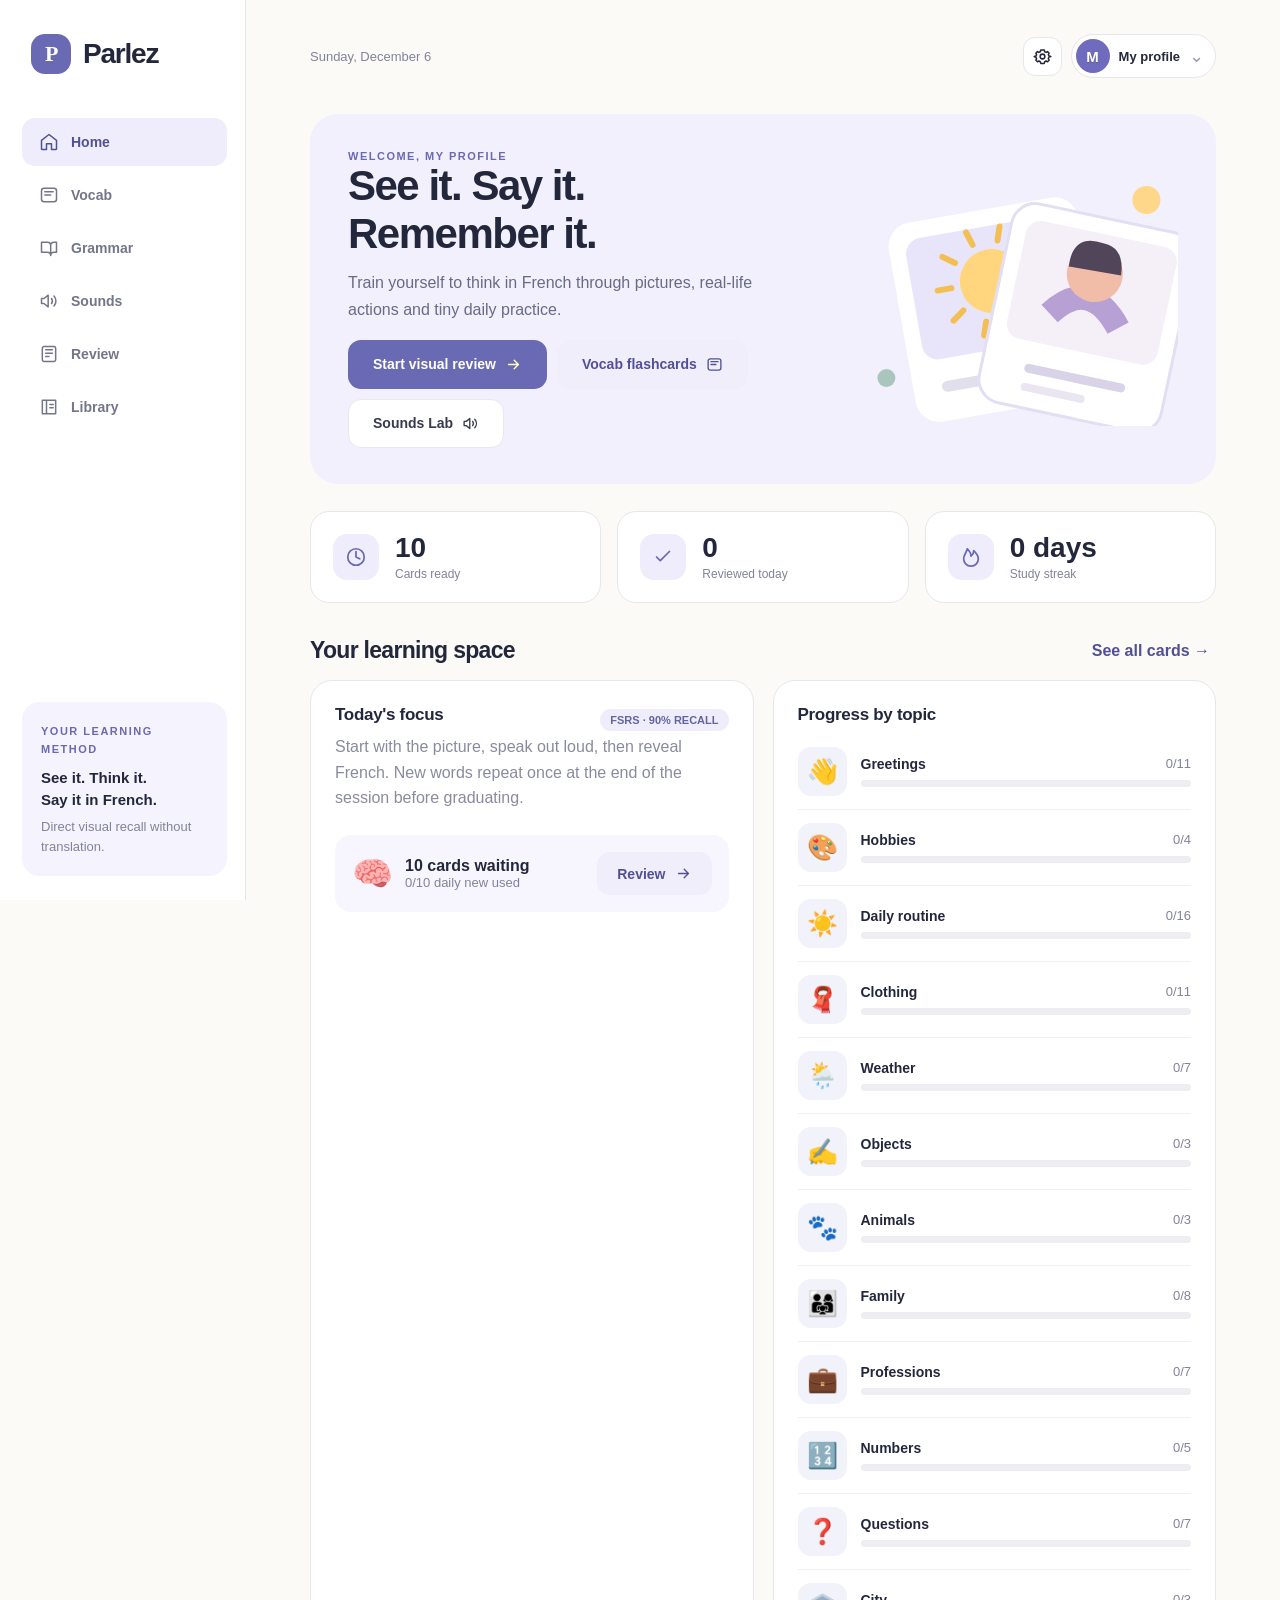
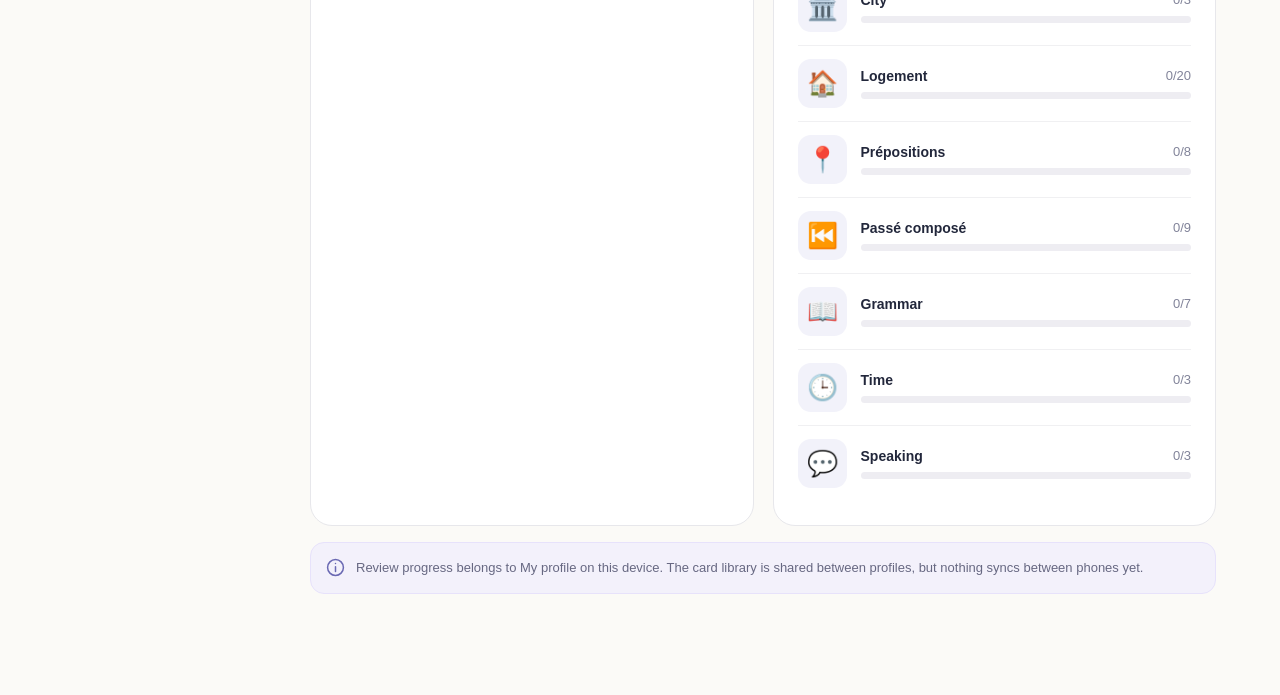
==== public/index.html @ 80c3b1ba "feat(grammar): add Option 2 Sentence Production Challenge with 3-point structural audit and memory h" ====
<!doctype html>
<html lang="en">
<head>
  <meta charset="UTF-8" />
  <meta name="viewport" content="width=device-width, initial-scale=1.0, viewport-fit=cover" />
  <meta name="theme-color" content="#fbfaf7" />
  <meta name="description" content="Learn to speak French from pictures, actions and real-life moments." />
  <meta name="apple-mobile-web-app-capable" content="yes" />
  <meta name="apple-mobile-web-app-status-bar-style" content="default" />
  <meta name="apple-mobile-web-app-title" content="Parlez" />
  <link rel="manifest" href="manifest.webmanifest" />
  <link rel="icon" type="image/svg+xml" href="assets/icon.svg" />
  <link rel="apple-touch-icon" href="assets/icon-apple.png" />
  <title>Parlez · See it. Say it.</title>
  <link rel="stylesheet" href="styles.css?v=29" />
  <script defer src="illustrations.js?v=29"></script>
  <script defer src="phonetics-dict.js?v=29"></script>
  <script defer src="cards-curriculum.js?v=29"></script>
  <script defer src="grammar-game.js?v=29"></script>
  <script defer src="verb-conjugations.js?v=29"></script>
  <script defer src="sentence-challenge.js?v=29"></script>
  <script defer src="pronunciation-trainer.js?v=29"></script>
  <script defer src="noun-gender.js?v=29"></script>
  <script defer src="app.js?v=29"></script>
</head>
<body>
  <div id="app"></div>
  <div id="toast" role="status" aria-live="polite"></div>
</body>
</html>
---- public/styles.css ----
:root{font-family:-apple-system,BlinkMacSystemFont,'Segoe UI',sans-serif;color:#22273b;background:#fbfaf7;font-synthesis:none;text-rendering:optimizeLegibility;-webkit-font-smoothing:antialiased;--ink:#25283a;--muted:#818399;--purple:#6a69b3;--purple-dark:#515097;--line:#e7e7eb;--surface:#fff;--cream:#fbfaf7;--lav:#efecfb}*{box-sizing:border-box}body{margin:0;min-height:100vh}button,input,textarea,select{font:inherit}button{cursor:pointer}button:disabled{opacity:.45;cursor:not-allowed}h1,h2,h3,p{margin-top:0}h1,h2,h3,.logo,.big-count{font-family:-apple-system,BlinkMacSystemFont,'Segoe UI',sans-serif}h1{font-size:clamp(29px,4vw,42px);letter-spacing:-1.5px;line-height:1.14;margin-bottom:12px;font-weight:700}h2{font-size:23px;letter-spacing:-.7px;margin:0 0 12px}h3{font-size:17px;letter-spacing:-.3px;margin-bottom:9px}.muted{color:var(--muted)}.small{font-size:13px}.tiny{font-size:11px}.eyebrow{font-weight:700;letter-spacing:1.5px;text-transform:uppercase;color:var(--purple);font-size:11px}.app-shell{display:flex;max-width:1600px;margin:0 auto;min-height:100vh}.side{width:246px;flex:none;padding:34px 18px 24px 22px;border-right:1px solid var(--line);display:flex;flex-direction:column;position:sticky;top:0;height:100vh;background:#fff}.logo{display:flex;align-items:center;gap:12px;font-weight:700;font-size:28px;letter-spacing:-1.2px;margin:0 9px 44px}.logo-mark{display:grid;place-items:center;width:40px;height:40px;border-radius:14px;background:var(--purple);color:#fff;font-family:Outfit;font-size:22px;font-weight:700}.side-nav{display:grid;gap:5px}.nav-btn{display:flex;align-items:center;gap:12px;border:0;background:none;color:#737588;border-radius:13px;padding:14px 17px;text-align:left;font-weight:600;font-size:14px;width:100%}.nav-btn svg{width:20px;height:20px;stroke-width:1.8}.nav-btn:hover{background:#f8f7fb}.nav-btn.active{background:#efedfb;color:var(--purple-dark)}.side-bottom{margin-top:auto;border-radius:18px;background:#f5f3fd;padding:19px}.side-bottom .small{line-height:1.55}.main{flex:1;min-width:0;padding:34px clamp(24px,5vw,78px) 85px;max-width:1250px}.topbar{display:flex;align-items:center;justify-content:space-between;gap:15px;margin-bottom:36px}.topbar .date{font-size:13px;color:var(--muted)}.top-actions{display:flex;align-items:center;gap:9px}.round-btn{width:39px;height:39px;border:1px solid var(--line);background:#fff;border-radius:12px;display:grid;place-items:center;color:var(--ink)}.round-btn:hover{border-color:#aaa6cf}.round-btn svg,.icon{width:19px;height:19px}.avatar{background:#e4e2fa;color:var(--purple-dark);font-size:13px;font-weight:700;width:38px;height:38px;border-radius:50%;display:grid;place-items:center}.hero{display:grid;grid-template-columns:1.2fr .8fr;gap:28px;align-items:center;background:#f2f0fd;border-radius:28px;padding:36px 38px;overflow:hidden;position:relative}.hero h1{max-width:430px}.hero p{max-width:440px;line-height:1.68;color:#676b83}.hero-illustration{min-height:230px;display:flex;align-items:center;justify-content:center}.hero-illustration svg{max-height:255px;width:100%}.btn{border:1px solid transparent;border-radius:13px;padding:12px 19px;display:inline-flex;gap:9px;align-items:center;justify-content:center;font-weight:700;font-size:14px;transition:transform .12s,background .12s}.btn:active{transform:scale(.98)}.btn svg{width:17px;height:17px}.btn-primary{color:#fff;background:var(--purple)}.btn-primary:hover{background:var(--purple-dark)}.btn-secondary{color:var(--purple-dark);background:#f1eefb}.btn-secondary:hover{background:#e6e2f8}.btn-white{color:#383b4b;background:#fff;border-color:#e9e8ee}.btn-white:hover{background:#f8f7fc}.btn-danger{background:#fff0f0;color:#aa414a}.btn-lg{padding:15px 24px}.btn-block{width:100%}.section-head{display:flex;justify-content:space-between;gap:15px;align-items:center;margin:34px 0 16px}.section-head h2{margin:0}.stats{display:grid;grid-template-columns:repeat(3,1fr);gap:16px;margin-top:27px}.stat{background:#fff;border:1px solid var(--line);border-radius:19px;padding:21px 22px;display:flex;align-items:center;gap:16px}.stat-icon{border-radius:14px;width:46px;height:46px;background:#efedfb;color:var(--purple);display:grid;place-items:center;flex:none}.stat-icon svg{width:22px;height:22px}.big-count{font-weight:700;font-size:28px;line-height:1.1;margin-bottom:4px}.stat-label{font-size:12px;color:var(--muted)}.panels{display:grid;grid-template-columns:1fr 1fr;gap:19px}.panel{background:#fff;border:1px solid var(--line);border-radius:22px;padding:24px;min-width:0}.topic-row{display:flex;align-items:center;gap:14px;padding:13px 0;border-bottom:1px solid #f0f0f2}.topic-row:last-child{border-bottom:0}.topic-icon{width:49px;height:49px;border-radius:13px;background:#f2f2fa;display:grid;place-items:center;font-size:25px}.topic-name{font-weight:700;font-size:14px}.progress-track{height:7px;border-radius:50px;background:#eeedf2;overflow:hidden;margin-top:8px}.progress-fill{height:100%;border-radius:50px;background:var(--purple)}.link{border:0;background:none;color:var(--purple-dark);font-weight:700;text-decoration:none;cursor:pointer}.link:hover{text-decoration:underline}.subline{color:#898b9e;margin-bottom:24px;line-height:1.6}.tabline{display:flex;gap:8px;flex-wrap:wrap;margin:0 0 20px}.chip{padding:9px 15px;border-radius:30px;border:1px solid #e4e2ec;background:#fff;color:#77788f;font-size:13px;font-weight:700;white-space:nowrap}.chip.active{background:#eceafb;color:var(--purple-dark);border-color:#dcd8f8}.review-layout{max-width:750px;margin:auto}.review-card{border-radius:25px;background:#fff;border:1px solid var(--line);padding:21px;box-shadow:0 18px 50px rgba(43,39,93,.045)}.review-scene{min-height:315px;border-radius:18px;background:#f7f5fc;display:flex;align-items:center;justify-content:center;overflow:hidden;position:relative}.review-scene svg{height:auto;max-height:340px;width:min(100%,550px)}.review-scene img{max-width:100%;max-height:420px;object-fit:contain;display:block}.review-scene .corner{position:absolute;top:14px;left:15px;background:#fff;border-radius:20px;padding:8px 13px;font-size:11px;color:#77788d;font-weight:700;box-shadow:0 2px 10px #0000000b}.review-eyebrow{text-align:center;margin:22px 0 12px}.reveal-button{margin-top:17px;width:100%}.hint-card{margin-top:14px;text-align:center;border:1px dashed #d9d6f0;background:#faf9ff;border-radius:15px;padding:15px;font-size:14px;color:#626481}.answer{margin-top:17px;border-radius:18px;background:#fbfaf7;padding:23px}.answer h2{font-size:31px;margin:0 0 9px;color:#3c3e5b}.answer .english{font-size:13px;color:#9292a1;margin:10px 0}.answer .example{padding-top:13px;border-top:1px solid #e9e7e2;margin-top:15px;font-size:14px;line-height:1.65}.answer .mini{color:#7d8090;font-size:12px;line-height:1.65}.answer-actions{display:flex;gap:8px;flex-wrap:wrap;margin-top:12px}.rating-row{display:grid;grid-template-columns:repeat(4,1fr);gap:10px;margin-top:15px}.rating-row button{display:grid;gap:4px;justify-items:center;font-size:13px}.rating-row span{font-size:11px;font-weight:400;opacity:.7}.review-top{display:flex;align-items:center;justify-content:space-between;margin-bottom:17px}.review-top h2{margin:0}.review-progress{height:6px;border-radius:12px;background:#ededf2;overflow:hidden;margin-bottom:22px}.review-progress>div{height:100%;background:var(--purple)}.review-mode{margin-left:auto}.empty{text-align:center;padding:45px 22px;border:1px dashed #dad7e9;border-radius:20px;background:#fff}.empty .empty-emoji{font-size:49px;margin-bottom:17px}.library-toolbar{display:flex;gap:11px;align-items:center;margin-bottom:20px;flex-wrap:wrap}.input,.select,.textarea{background:#fff;border:1px solid #dedde6;border-radius:12px;padding:12px 13px;outline:none;color:#34384b;font-size:14px;min-height:44px}.input:focus,.select:focus,.textarea:focus{border-color:#9591d4;box-shadow:0 0 0 3px #8c82e21a}.input{width:100%}.textarea{resize:vertical;min-height:90px}.select{min-width:120px}.search-box{flex:1;min-width:180px;position:relative}.search-box input{padding-left:40px}.search-box svg{position:absolute;left:13px;top:12px;color:#9395a6;width:18px;height:18px}.library-grid{display:grid;grid-template-columns:repeat(auto-fill,minmax(235px,1fr));gap:14px}.lib-card{border:1px solid var(--line);border-radius:18px;background:#fff;overflow:hidden;display:flex;flex-direction:column}.lib-scene{height:150px;background:#f5f3fc;display:grid;place-items:center;overflow:hidden}.lib-scene svg{width:100%;height:100%}.lib-scene img{height:100%;width:100%;object-fit:cover}.lib-content{padding:17px;flex:1;display:flex;flex-direction:column;gap:6px}.lib-content h3{font-size:17px;margin:5px 0 0}.lib-content p{font-size:12px;color:#8a8b9d;margin:0;line-height:1.4}.lib-footer{display:flex;justify-content:space-between;gap:8px;margin-top:auto;padding-top:15px}.meta{font-size:11px;color:var(--purple);background:#f0eefb;border-radius:30px;padding:5px 9px;font-weight:700;display:inline-block;align-self:flex-start}.field{display:grid;gap:6px;margin-bottom:13px}.field label{font-size:12px;color:#77788b;font-weight:700}.field small{font-size:11px;color:#9092a3}.field-row{display:grid;grid-template-columns:1fr 1fr;gap:12px}.modal-backdrop{position:fixed;inset:0;background:#25273f88;display:flex;align-items:center;justify-content:center;padding:16px;z-index:60}.modal{background:#fff;border-radius:22px;width:min(650px,100%);max-height:min(90vh,850px);overflow:auto;padding:27px;box-shadow:0 20px 80px #0c0c2640}.modal-header{display:flex;justify-content:space-between;align-items:center;margin-bottom:20px}.modal-header h2{margin:0}.image-chooser{display:grid;grid-template-columns:repeat(5,1fr);gap:9px;max-height:222px;overflow:auto;border:1px solid var(--line);padding:8px;border-radius:12px}.image-chooser button{border:2px solid transparent;border-radius:9px;overflow:hidden;background:#f5f3fd;min-width:0;padding:0;aspect-ratio:1.2}.image-chooser button.selected{border-color:var(--purple)}.image-chooser svg{width:100%;height:100%}.image-chooser button span{display:block;font-size:8px;white-space:nowrap;overflow:hidden;text-overflow:ellipsis;padding:2px}.mode-choice{display:flex;gap:10px;align-items:center;margin:15px 0 20px}.mode-choice label{font-size:13px;color:#818397}.exercise{display:grid;grid-template-columns:1fr 1fr;gap:20px}.exercise-card{background:#fff;border:1px solid var(--line);border-radius:18px;padding:21px}.exercise-card .review-scene{min-height:170px}.exercise-card .review-scene svg{max-height:180px}.exercise-card p{font-size:14px;line-height:1.55}.result{margin-top:12px;border-radius:12px;padding:13px;font-size:13px;line-height:1.55;background:#f2f0fb;color:#464778}.result.correct{background:#eaf7f2;color:#21715e}.result.incorrect{background:#fff0ec;color:#a34e41}.speaking-box{max-width:750px}.prompt-scene{max-height:290px;margin:0 0 20px}.prompt-scene svg{max-height:280px}.backdrop-tap{position:fixed;inset:0;z-index:59}.notice{display:flex;gap:11px;align-items:start;background:#f3f1fb;border:1px solid #e7e2fb;padding:15px;border-radius:14px;line-height:1.55;color:#676882;font-size:13px;margin:16px 0}.notice svg{flex:none;color:var(--purple)}.bottom-nav{display:none}.settings-grid{display:grid;grid-template-columns:1fr 1fr;gap:16px}.settings-grid .panel{min-height:200px}.settings-grid p{color:#7b7d90;font-size:13px;line-height:1.7}.timeline{display:flex;gap:9px;align-items:center}.timeline .node{width:28px;height:8px;background:#e5e3ee;border-radius:8px}.timeline .node.active{background:var(--purple)}.topbar .mobile-logo{display:none}#toast{position:fixed;bottom:25px;right:25px;z-index:90;background:#292c41;color:white;border-radius:13px;padding:14px 20px;font-size:13px;box-shadow:0 12px 45px #0003;opacity:0;transform:translateY(12px);pointer-events:none;transition:opacity .2s,transform .2s}#toast.visible{opacity:1;transform:translateY(0)}.mini-step{padding:5px 10px;background:#efedfb;color:#6464a1;border-radius:30px;font-size:11px;font-weight:700}.select-sm{max-width:185px}.divider{height:1px;background:var(--line);margin:22px 0}.mt{margin-top:18px}.mb{margin-bottom:20px}.header-desc{max-width:640px;color:#8a8b9c;font-size:14px;line-height:1.65}.hover-card:hover{border-color:#c9c5e8}.badge-green{background:#eaf5ec;color:#49885e}.badge-rose{background:#fff0e6;color:#b77b55}.sr-only{position:absolute;width:1px;height:1px;overflow:hidden;clip:rect(0,0,0,0)}
@media(max-width:1100px){.main{padding:30px 32px 90px}.side{width:211px}.stats{gap:10px}.stat{padding:17px 14px}.hero{padding:29px}.hero-illustration{min-height:190px}}
@media(max-width:800px){.side{display:none}.main{padding:18px 20px 102px;width:100%;max-width:none}.topbar{margin-bottom:26px}.topbar .mobile-logo{display:flex;align-items:center;gap:9px;font-size:22px;font-weight:700;letter-spacing:-.8px}.topbar .mobile-logo .logo-mark{width:33px;height:33px;border-radius:11px;font-size:20px}.topbar .date{display:none}.bottom-nav{display:grid;grid-template-columns:repeat(5,1fr);position:fixed;bottom:0;left:0;right:0;z-index:35;background:#fff;border-top:1px solid #e9e8ef;padding:9px 8px max(10px,env(safe-area-inset-bottom));box-shadow:0 -4px 20px #3b3a6a05}.bottom-nav button{background:none;border:0;display:grid;justify-items:center;gap:3px;color:#999aab;font-size:10px;padding:6px 0;font-weight:700}.bottom-nav button svg{width:21px;height:21px;stroke-width:1.7}.bottom-nav button.active{color:var(--purple)}.hero{grid-template-columns:1fr 150px;padding:25px;gap:4px}.hero-illustration{min-height:150px}.hero-illustration svg{max-height:160px}.hero h1{font-size:31px}.hero p{font-size:13px}.section-head{margin-top:26px}.panels{gap:12px}.stats{grid-template-columns:repeat(3,1fr)}.stat{gap:10px}.stat-icon{display:none}}
@media(max-width:570px){.main{padding:18px 15px 100px}.hero{display:block;padding:24px;min-height:260px}.hero h1{max-width:260px;font-size:33px}.hero p{max-width:250px;margin-bottom:18px}.hero-illustration{position:absolute;right:-31px;bottom:4px;width:190px;opacity:.25;pointer-events:none}.hero .btn{position:relative;z-index:2}.stats{gap:9px;margin-top:16px}.stat{padding:17px 11px;flex-direction:column;align-items:flex-start}.big-count{font-size:25px}.stat-label{font-size:10px}.panels,.exercise,.settings-grid{grid-template-columns:1fr}.panel{padding:19px}.review-card{padding:13px}.review-scene{min-height:205px}.review-scene svg{max-height:215px}.rating-row{gap:5px}.rating-row button{font-size:11px;padding:11px 3px}.review-top{flex-wrap:wrap;gap:9px}.field-row{grid-template-columns:1fr}.modal{padding:20px;max-height:90vh}.image-chooser{grid-template-columns:repeat(4,1fr)}.lib-scene{height:130px}.library-grid{grid-template-columns:repeat(2,minmax(0,1fr));gap:9px}.lib-content{padding:12px}.lib-content h3{font-size:14px}.lib-footer .btn{padding:9px}.section-head h2{font-size:20px}.topbar{margin-bottom:22px}.select-sm{max-width:155px}.library-toolbar{gap:8px}}


/* Household study profiles — intentionally local to this browser */
.profile-switch{display:flex;align-items:center;gap:9px;min-height:43px;padding:4px 11px 4px 4px;background:#fff;border:1px solid var(--line);border-radius:24px;color:var(--ink);font-weight:700;font-size:13px;max-width:185px;transition:background .15s,border-color .15s}
.profile-switch:hover,.profile-switch:focus-visible{background:#f6f3fe;border-color:#a9a4d7}
.profile-bubble{display:grid;place-items:center;width:34px;height:34px;flex:none;border-radius:50%;color:#fff;font-size:15px;font-weight:750;text-shadow:0 1px 1px #0002}
.profile-bubble.large{width:52px;height:52px;font-size:22px}
.profile-title{overflow:hidden;white-space:nowrap;text-overflow:ellipsis}
.profile-down{font-size:18px;color:#9b9bad;font-weight:500}
.profile-dialog{width:min(740px,100%)}
.profile-dialog .modal-header{gap:12px}
.profile-dialog .modal-header h2{font-size:26px}
.profile-list{display:grid;gap:12px;margin:22px 0}
.profile-row{display:flex;align-items:center;gap:13px;background:#fff;border:1px solid #e8e6ed;border-radius:16px;padding:14px}
.profile-row.current{border-color:#b4addf;background:#fbfaff}
.profile-row-main{flex:1;min-width:0}
.profile-row-main label{display:block;margin-bottom:5px}
.profile-row-actions{display:flex;align-items:center;gap:6px;flex-wrap:wrap}
.profile-row-actions .btn{padding:9px 11px;font-size:12px;min-height:37px}
.profile-add{background:#f7f5fc;padding:19px;border-radius:17px;margin-top:19px}
.profile-add>label{display:block;font-size:13px;font-weight:700;margin-bottom:10px}
.profile-add-controls{display:flex;gap:10px;align-items:center}
.profile-add-controls input{flex:1;min-width:0}
.profile-notice{margin-bottom:0}
@media(max-width:650px){
.profile-title{max-width:96px}
.profile-switch{max-width:150px}
.profile-row{flex-wrap:wrap;gap:11px}
.profile-row-main{flex:1 1 calc(100% - 77px)}
.profile-row-actions{width:100%;padding-left:0;justify-content:flex-start}
.profile-row-actions .btn{min-height:38px}
.profile-add-controls{flex-wrap:wrap}
.profile-add-controls .btn{width:100%}
.profile-dialog{padding:21px}
}
@media(max-width:370px){.profile-switch{max-width:108px;gap:4px;padding-right:7px}.profile-title{max-width:43px}.profile-bubble{width:31px;height:31px}}


/* Vocabulary review: picture, French, meaning, and a short example. */
.simple-review-actions{display:flex;justify-content:center;margin-top:17px}
.simple-review-actions .btn{min-height:48px;width:100%}
.rating-title{text-align:center;margin:19px 0 10px}
.review-footnote{text-align:center;margin-top:17px}
.english-front{font-size:29px;font-weight:700;text-align:center;padding:30px}
.answer .english{display:block;margin:10px 0 16px;font-size:18px;color:#57546b}
.example p,.vocab-example p{margin:8px 0;line-height:1.55}
.example-meaning{color:#747184;font-size:14px}
.example-phonetic{color:#706bbc;font-size:13.5px;font-family:ui-monospace,SFMono-Regular,Menlo,Monaco,Consolas,monospace;letter-spacing:.2px;margin:3px 0 5px!important;font-weight:600;background:#f4f1fc;display:inline-block;padding:3px 8px;border-radius:6px;line-height:1.4}
.drill-sentence-phonetic{color:#706bbc;font-size:13.5px;font-family:ui-monospace,SFMono-Regular,Menlo,Monaco,Consolas,monospace;letter-spacing:.2px;margin:4px 0 4px!important;font-weight:600;background:#f4f1fc;display:inline-block;padding:3px 8px;border-radius:6px;line-height:1.4}
.vocab-example{border-top:1px solid #ebe8f0;margin-top:14px;padding-top:8px}
.vocab-deck-grid{display:grid;grid-template-columns:repeat(auto-fill,minmax(280px,1fr));gap:16px;margin-top:16px}
.vocab-deck-card{display:flex;flex-direction:column;justify-content:space-between;transition:transform .15s ease,border-color .15s ease}
.vocab-deck-card:hover{border-color:var(--purple);transform:translateY(-2px)}
.vocab-note{background:#f6f3fc;border-left:3px solid var(--purple);padding:8px 12px;border-radius:6px;margin-top:12px}
/* Verb game: one scene and one decision per round. */
.grammar-game{max-width:680px;margin:0 auto}
.game-heading h1{font-size:30px;margin-bottom:16px}
.game-heading .tabline{margin-bottom:20px}
.game-intro,.game-card{border:1px solid var(--line);border-radius:23px;background:#fff;padding:22px}
.game-intro h2{margin:15px 0 8px;font-size:27px}
.game-intro>p{color:var(--muted);line-height:1.5;font-size:14px}
.game-preview,.game-art{background:#f4f0fc;border-radius:17px;overflow:hidden;display:flex;justify-content:center}
.game-preview svg{height:205px;width:100%}
.game-art svg{height:170px;width:100%}
.game-forms{display:flex;flex-wrap:wrap;gap:7px;margin:20px 0 24px}
.game-forms span{font-size:12px;padding:7px 10px;border-radius:20px;background:#f0edf8;color:#69628c}
.game-round{display:flex;justify-content:space-between;margin-bottom:12px;font-weight:700;font-size:13px;color:#77718c}
.grammar-game .review-progress{margin-bottom:15px}
.game-time{color:#655b91;font-size:13px;font-weight:750;margin-top:18px}
.game-time span{font-weight:500;color:#858093}
.game-prompt{font-size:24px;line-height:1.3;margin:9px 0 0;overflow-wrap:anywhere}
.game-task{font-size:12px;color:#858093;margin:14px 0 10px}
.game-options{display:grid;gap:9px}
.game-option{background:#faf9fd;border:1px solid #e1ddec;color:#3b3851;border-radius:13px;padding:15px 16px;text-align:left;font-size:16px;line-height:1.4;min-height:52px;width:100%;overflow-wrap:anywhere}
.game-option:hover:not(:disabled),.game-tile:hover:not(:disabled){background:#eee9fc;border-color:#aca0d0}
.game-option.is-correct{background:#e9f6ef;border-color:#7eb99e;color:#23654d}
.game-option.is-wrong{background:#fff0ea;border-color:#d6a188;color:#904f34}
.game-option:disabled{opacity:1;cursor:default}
.game-build{display:flex;align-items:center;flex-wrap:wrap;gap:7px;padding:12px;border:1px dashed #c9c1df;border-radius:14px;min-height:75px;background:#faf8ff;margin-bottom:12px;font-size:13px}
.game-tiles{display:flex;flex-wrap:wrap;gap:8px;margin-bottom:17px}
.game-tile{border:1px solid #ded8ea;border-radius:11px;padding:11px 13px;min-height:44px;background:#fff;color:#49425f;font-size:15px}
.game-tile.selected{background:#ebe5fb;border-color:#c7b9e7}
.game-tiles .game-tile:disabled{opacity:.3}
.grammar-game button:focus-visible{outline:3px solid #a191d7;outline-offset:3px}
.grammar-game .btn:disabled{opacity:.45;cursor:default}
.game-feedback{border-radius:14px;padding:16px;margin-top:16px;scroll-margin-bottom:110px;font-size:14px;line-height:1.5}
.game-feedback.correct{background:#eaf6ef;color:#28614c}
.game-feedback.incorrect{background:#fff4e9;color:#7d5534}
.game-feedback p{margin:7px 0}
.game-feedback p[lang="fr"]{font-weight:700;font-size:17px}
.game-feedback .small{font-size:12px}
.game-next{margin-top:14px;min-height:48px}
.game-finish{text-align:center;padding-top:32px}
.game-trophy{font-size:52px}
.game-score{font-size:65px;font-weight:800;color:var(--purple);margin-top:20px}
.game-score span{font-size:23px;font-weight:500;color:#9b95ad}
.game-finish .btn{margin-top:24px}
@media(max-width:430px){.game-intro,.game-card{padding:16px}.game-heading h1{font-size:27px}.game-art svg{height:145px}.game-prompt{font-size:22px}.game-option{font-size:15px;padding:13px}.game-time{font-size:12px}.game-tile{font-size:14px;padding:10px 11px}}
@media(max-width:480px){
  .review-scene{min-height:190px}.review-scene svg{max-height:200px}
  .review-card.revealed .review-scene{min-height:95px;max-height:95px}
  .review-card.revealed .review-scene svg{max-height:85px}
  .review-card.revealed .answer h2{font-size:20px;margin:5px 0 2px}
  .review-card.revealed .answer .english{margin-bottom:4px;font-size:14px}
  .review-card.revealed .answer .example{margin-top:4px;padding:6px 10px;font-size:13px}
  .review-card.revealed .vocab-note{margin-top:4px;padding:5px 8px}
  .review-card.revealed .rating-title{margin-top:6px}
  .review-card.revealed .rating-row{gap:4px;margin-top:4px}
}
@media(max-width:380px){.review-card{padding:13px}.review-scene{min-height:180px}.review-scene svg{max-height:190px}.rating-row{grid-template-columns:repeat(2,1fr)}}

/* Conjugation Drills & Paradigm Guide */
.drill-page{max-width:680px;margin:0 auto}
.drill-controls-panel{background:var(--card,#fff);border:1px solid #e3dff0;border-radius:14px;padding:10px 12px}
.drill-selector-row{display:flex;gap:8px;align-items:flex-end;flex-wrap:wrap}
.drill-field-verb{margin-bottom:0;flex:3;min-width:130px}
.drill-field-pronoun{margin-bottom:0;flex:2;min-width:90px}
.drill-selector-row select.select{width:100%;min-width:0}
.drill-card{border:1px solid #e3dff0;box-shadow:0 4px 18px rgba(0,0,0,0.04)}
.drill-card-header{display:flex;align-items:center;gap:8px;margin-bottom:6px;flex-wrap:wrap}
.drill-sentence-box{background:#fbf9f5;border:1.5px solid #e5dfd5;border-radius:14px;padding:12px 14px;text-align:center;margin:12px 0 8px}
.drill-sentence-box.revealed{background:#f6f3fc;border-color:#d1c8ea}
.drill-verb-infinitive-pill{font-size:11.5px;color:var(--muted,#7c758d);text-transform:uppercase;letter-spacing:0.05em;margin-bottom:6px}
.drill-sentence{font-size:18.5px;font-weight:600;line-height:1.45;color:var(--text,#2d263b);margin:0 0 4px}
.drill-sentence-english{font-size:13.5px;color:var(--muted,#7c758d);margin:0}
.drill-highlight{color:#5d4ea8;font-weight:800;text-decoration:underline;text-decoration-color:#8a7bbd;text-underline-offset:4px}
.drill-audio-actions{display:flex;gap:8px;justify-content:center;flex-wrap:wrap;margin:8px 0 12px}
.drill-paradigm-card{background:#fff;border:1px solid #ded8ea;border-radius:14px;padding:12px 14px;margin:10px 0 12px;box-shadow:0 2px 10px rgba(0,0,0,0.03)}
.drill-paradigm-header{display:flex;justify-content:space-between;align-items:center;margin-bottom:8px;padding-bottom:6px;border-bottom:1px solid #eee9f5}
.drill-paradigm-grid{display:grid;grid-template-columns:repeat(2,1fr);gap:8px}
.drill-paradigm-row{display:flex;align-items:center;justify-content:space-between;padding:6px 10px;background:#fbfaf7;border:1px solid #ebe6f2;border-radius:8px;font-size:13.5px}
.drill-paradigm-row.active-target-row{background:#efeafb;border:2px solid #706bbc;font-weight:700}
.drill-pronoun{color:#6a617a;font-weight:500}
.drill-verb-form{color:#2d263b;font-weight:700;margin:0 8px}
.drill-rule-footer{margin-top:8px;padding:7px 10px;background:#fef8eb;border-left:3px solid #e6b361;border-radius:6px;font-size:12px;color:#5c4524;line-height:1.45}
.drill-action-row{display:flex;gap:8px;flex-wrap:wrap;margin-top:10px}
.drill-action-row .btn{flex:1;min-width:105px}
@media(max-width:480px){
  .drill-card .review-scene{min-height:135px;max-height:145px}
  .drill-card .review-scene svg{max-height:140px}
  .drill-card.revealed .review-scene{min-height:75px;max-height:75px}
  .drill-card.revealed .review-scene svg{max-height:70px}
  .drill-sentence-box{padding:10px 12px;margin:8px 0 6px}
  .drill-sentence{font-size:17px;margin-bottom:2px}
  .drill-audio-actions{margin:6px 0 8px}
  .drill-paradigm-card{padding:10px 12px;margin:8px 0 10px}
  .drill-paradigm-grid{grid-template-columns:1fr 1fr;gap:5px}
  .drill-paradigm-row{padding:5px 8px;font-size:12.5px}
  .drill-action-row{margin-top:8px}
}
@media(max-width:380px){
  .drill-field-verb, .drill-field-pronoun{min-width:100%}
}
@media(max-width:350px){
  .drill-paradigm-grid{grid-template-columns:1fr}
}

/* Quiet flashcard presentation mode */
.quiet-card {
  padding: 18px 20px 20px;
}
.quiet-card-top {
  display: flex;
  justify-content: space-between;
  align-items: center;
  margin-bottom: 14px;
}
.quiet-dots-btn {
  width: 36px;
  height: 36px;
  border-radius: 50%;
  border: 1px solid var(--line, #e7e7eb);
  background: #fff;
  display: inline-flex;
  align-items: center;
  justify-content: center;
  color: var(--muted, #818399);
  cursor: pointer;
  transition: all 0.15s ease;
}
.quiet-dots-btn:hover {
  background: #f7f5fd;
  color: var(--purple-dark, #515097);
  border-color: #dcd8f8;
}
.card-corner-dots {
  position: absolute;
  top: 12px;
  right: 12px;
  z-index: 5;
  background: rgba(255, 255, 255, 0.9);
  backdrop-filter: blur(4px);
  box-shadow: 0 2px 8px rgba(0,0,0,0.08);
}
.quiet-delete-btn {
  width: 28px;
  height: 28px;
  border-radius: 50%;
  border: 1px solid var(--line, #e7e7eb);
  background: rgba(255, 255, 255, 0.88);
  display: inline-flex;
  align-items: center;
  justify-content: center;
  color: #9ca3af;
  cursor: pointer;
  padding: 0;
  transition: all 0.15s ease;
}
.quiet-delete-btn svg {
  width: 13px;
  height: 13px;
}
.quiet-delete-btn:hover {
  background: #fef2f2;
  color: #dc2626;
  border-color: #fecaca;
}
.card-corner-delete {
  position: absolute;
  bottom: 10px;
  right: 10px;
  z-index: 5;
  opacity: 0.78;
  backdrop-filter: blur(4px);
  box-shadow: 0 1px 4px rgba(0,0,0,0.06);
}
.card-corner-delete:hover {
  opacity: 1;
}
.quiet-answer-section {
  text-align: center;
  margin: 10px 0 16px;
  padding: 16px 14px;
  background: #fdfcf9;
  border: 1px solid #eeebe2;
  border-radius: 16px;
}

.word-phonetic {
  color: var(--purple, #706bbc);
  font-size: 14.5px;
  font-family: ui-monospace, SFMono-Regular, Menlo, Monaco, Consolas, monospace;
  letter-spacing: 0.25px;
  margin: 3px 0 8px !important;
  font-weight: 600;
  background: #f4f1fc;
  display: inline-block;
  padding: 3px 10px;
  border-radius: 6px;
  line-height: 1.4;
}

.quiet-french-word {
  font-size: 30px;
  font-weight: 700;
  color: var(--ink, #25283a);
  letter-spacing: -0.5px;
  margin: 0 0 6px;
  line-height: 1.2;
}
.quiet-english-meaning {
  font-size: 16px;
  color: var(--muted, #747184);
  font-weight: 500;
  margin-bottom: 12px;
}
.quiet-audio-row {
  display: flex;
  justify-content: center;
}
.quiet-example-section {
  background: #f8f6fd;
  border: 1px solid #e7e3f6;
  border-radius: 14px;
  padding: 13px 15px;
  margin-bottom: 16px;
  text-align: left;
}
.quiet-example-french-row {
  display: flex;
  align-items: flex-start;
  justify-content: space-between;
  gap: 10px;
}
.quiet-example-french {
  font-size: 16px;
  font-weight: 600;
  color: var(--ink, #25283a);
  margin: 0;
  line-height: 1.45;
}
.quiet-listen-sub {
  width: 32px;
  height: 32px;
  border-radius: 50%;
  background: #fff;
  border: 1px solid #dcd8f8;
  color: var(--purple, #6a69b3);
  display: inline-flex;
  align-items: center;
  justify-content: center;
  flex-shrink: 0;
  cursor: pointer;
  transition: all 0.15s ease;
}
.quiet-listen-sub:hover {
  background: var(--purple, #6a69b3);
  color: #fff;
}
.quiet-example-meaning {
  font-size: 13.5px;
  color: var(--muted, #747184);
  margin: 4px 0 0;
  line-height: 1.4;
}

/* Card Details Modal (opened from 3-dot button) */
.card-details-modal {
  width: min(560px, 100%);
  padding: 22px;
}
.card-details-scene {
  min-height: 180px;
  max-height: 230px;
  border-radius: 16px;
  background: #f7f5fc;
  display: flex;
  align-items: center;
  justify-content: center;
  overflow: hidden;
  margin: 14px 0 16px;
}
.card-details-scene svg {
  max-height: 210px;
  width: 100%;
}
.card-details-scene img {
  max-height: 220px;
  max-width: 100%;
  object-fit: contain;
}
.card-details-content {
  display: flex;
  flex-direction: column;
  gap: 12px;
}
.card-details-row {
  display: flex;
  justify-content: space-between;
  align-items: center;
  padding: 10px 14px;
  background: #fbfaf7;
  border: 1px solid #ece8df;
  border-radius: 12px;
}
.card-details-box {
  padding: 12px 14px;
  background: #f8f6fd;
  border: 1px solid #e7e3f6;
  border-radius: 12px;
}
.card-details-box.note-box {
  background: #fcfbfa;
  border-left: 3px solid var(--purple, #6a69b3);
  border-color: #ded8ea #ded8ea #ded8ea var(--purple, #6a69b3);
}
.card-details-example-fr {
  display: flex;
  justify-content: space-between;
  align-items: center;
  gap: 8px;
  font-size: 16px;
  font-weight: 600;
  color: var(--ink, #25283a);
  margin-top: 4px;
}

@media(max-width: 430px) {
  .quiet-card {
    padding: 14px 14px 16px;
  }
  .quiet-french-word {
    font-size: 26px;
  }
  .quiet-english-meaning {
    font-size: 15px;
    margin-bottom: 8px;
  }
  .quiet-answer-section {
    padding: 12px 10px;
    margin: 8px 0 12px;
  }
  .quiet-example-section {
    padding: 10px 12px;
    margin-bottom: 12px;
  }
  .quiet-example-french {
    font-size: 15px;
  }
  .card-details-modal {
    padding: 16px;
  }
  .card-details-scene {
    min-height: 150px;
    max-height: 180px;
  }
}
@media(max-width: 340px) {
  .quiet-card {
    padding: 11px 10px 13px;
  }
  .quiet-french-word {
    font-size: 22px;
  }
}



/* Scientific SRS memory status badges & deck indicators */
.mem-badge {
  font-size: 11px;
  font-weight: 700;
  padding: 3px 8px;
  border-radius: 20px;
  display: inline-flex;
  align-items: center;
  gap: 4px;
  line-height: 1.3;
}
.badge-new {
  background: #efeafb;
  color: #5d4ea8;
  border: 1px solid #ded8ea;
}
.badge-learning {
  background: #fef3c7;
  color: #92400e;
  border: 1px solid #fde68a;
}
.badge-due {
  background: #eff6ff;
  color: #1e40af;
  border: 1px solid #bfdbfe;
}
.badge-scheduled {
  background: #ecfdf5;
  color: #065f46;
  border: 1px solid #a7f3d0;
}
.badge-mastered {
  background: #f5f3ff;
  color: #6b21a8;
  border: 1px solid #ddd6fe;
}
.card-corner-mem {
  position: absolute;
  top: 14px;
  right: 56px;
  z-index: 5;
  box-shadow: 0 2px 6px rgba(0,0,0,0.06);
}
.mem-pill {
  font-size: 10.5px;
  font-weight: 700;
  padding: 3px 8px;
  border-radius: 20px;
  display: inline-block;
  white-space: nowrap;
}
.pill-due {
  background: #fee2e2;
  color: #991b1b;
  border: 1px solid #fecaca;
}
.pill-new {
  background: #eff6ff;
  color: #1e40af;
  border: 1px solid #dbeafe;
}
.pill-caughtup {
  background: #ecfdf5;
  color: #065f46;
  border: 1px solid #a7f3d0;
}

/* French Sounds & Pronunciation Lab styles */
.v-mark {
  display: inline-block;
  padding: 0 3px;
  border-radius: 4px;
  font-weight: 700;
  transition: background 0.15s;
}
.v-ou { background: #e0f2fe; color: #0284c7; }
.v-u { background: #ccfbf1; color: #0d9488; }
.v-oi { background: #fef3c7; color: #d97706; }
.v-ui { background: #ede9fe; color: #7c3aed; }
.v-o { background: #ffedd5; color: #ea580c; }
.v-eu { background: #fdf4ff; color: #c026d3; }
.v-ai { background: #f1f5f9; color: #475569; }
.v-on { background: #fae8ff; color: #a21caf; }
.v-an { background: #ffe4e6; color: #e11d48; }
.v-in { background: #dcfce7; color: #16a34a; }

.silent-char {
  opacity: 0.38;
  text-decoration: underline dotted #94a3b8;
  font-style: italic;
}

.liaison-badge {
  display: inline-flex;
  align-items: center;
  background: #eef2ff;
  color: #4f46e5;
  border-radius: 6px;
  padding: 1px 5px;
  font-size: 11px;
  font-weight: 700;
  margin: 0 3px;
  vertical-align: middle;
  box-shadow: 0 1px 2px rgba(0,0,0,0.05);
}

.pron-decoder-accordion {
  margin-top: 14px;
  border: 1px solid #e2e0ed;
  border-radius: 14px;
  background: #faf9fd;
  overflow: hidden;
  text-align: left;
}
.decoder-summary {
  padding: 9px 13px;
  font-size: 12.5px;
  font-weight: 600;
  color: #515097;
  cursor: pointer;
  user-select: none;
  display: flex;
  align-items: center;
  justify-content: space-between;
}
.decoder-summary:hover {
  background: #f3f0fb;
}
.decoder-content {
  padding: 12px 14px;
  font-size: 13.5px;
  line-height: 1.6;
  border-top: 1px solid #ece9f5;
}
.decoder-sentence-row {
  margin-bottom: 8px;
  font-size: 15px;
  font-weight: 600;
  line-height: 1.5;
}
.decoder-legend {
  display: flex;
  flex-wrap: wrap;
  gap: 6px;
  margin-top: 10px;
  padding-top: 8px;
  border-top: 1px dashed #e2e0ed;
  font-size: 11.5px;
  color: var(--muted);
}

.sounds-lab-page {
  max-width: 800px;
  margin: 0 auto;
}
.sound-lab-card {
  background: #fff;
  border: 1px solid var(--line);
  border-radius: 24px;
  padding: 28px;
  box-shadow: 0 4px 16px rgba(0,0,0,0.02);
}
.sound-intro-card {
  text-align: center;
  padding: 40px 24px;
}
.sound-finish-card {
  text-align: center;
  padding: 36px 24px;
}
.sound-lab-hero-icon {
  font-size: 54px;
  margin-bottom: 12px;
}
.sound-badges-row {
  display: flex;
  gap: 8px;
  justify-content: center;
  flex-wrap: wrap;
  margin: 16px 0;
}
.sound-badge {
  background: #efedfb;
  color: var(--purple-dark);
  padding: 4px 10px;
  border-radius: 20px;
  font-size: 12px;
  font-weight: 700;
}
.sound-lab-header {
  display: flex;
  justify-content: space-between;
  align-items: center;
}
.sound-question-prompt {
  font-size: 20px;
  font-weight: 700;
  margin: 16px 0 14px;
  letter-spacing: -0.4px;
}
.sound-audio-controls {
  display: flex;
  gap: 10px;
  margin-bottom: 20px;
}
.sound-audio-controls .btn {
  flex: 1;
  min-height: 48px;
  font-size: 15px;
}
.slow-btn {
  background: #fefce8;
  border-color: #fde047;
  color: #854d0e;
}
.slow-btn:hover {
  background: #fef9c3;
}
.sound-options-grid {
  display: grid;
  gap: 12px;
  margin-bottom: 18px;
}
.sound-option-btn {
  display: flex;
  align-items: center;
  gap: 14px;
  background: #fff;
  border: 2px solid var(--line);
  border-radius: 16px;
  padding: 16px 18px;
  font-size: 16px;
  font-weight: 600;
  text-align: left;
  transition: all 0.15s;
}
.sound-option-btn:hover {
  border-color: var(--purple);
  background: #fdfcff;
}
.sound-option-btn .opt-label {
  width: 30px;
  height: 30px;
  border-radius: 10px;
  background: #f1effa;
  color: var(--purple);
  display: grid;
  place-items: center;
  font-weight: 700;
  font-size: 14px;
  flex: none;
}
.sound-option-btn.is-correct {
  border-color: #22c55e;
  background: #f0fdf4;
  color: #166534;
}
.sound-option-btn.is-correct .opt-label {
  background: #22c55e;
  color: #fff;
}
.sound-option-btn.is-wrong {
  border-color: #ef4444;
  background: #fef2f2;
  color: #991b1b;
}
.sound-option-btn.is-wrong .opt-label {
  background: #ef4444;
  color: #fff;
}
.sound-feedback-box {
  border-radius: 18px;
  padding: 18px;
  margin-top: 16px;
  animation: slideDown 0.2s ease-out;
}
.sound-feedback-box.correct {
  background: #f0fdf4;
  border: 1px solid #bbf7d0;
  color: #166534;
}
.sound-feedback-box.incorrect {
  background: #fffbeb;
  border: 1px solid #fef08a;
  color: #854d0e;
}
.sound-feedback-title {
  font-weight: 700;
  font-size: 16px;
  margin-bottom: 6px;
}
.sound-feedback-rule {
  margin: 0 0 8px;
  font-size: 14px;
  line-height: 1.5;
}
.sound-mouth-tip {
  background: rgba(255,255,255,0.7);
  border-radius: 10px;
  padding: 8px 12px;
  font-size: 13px;
  line-height: 1.45;
  margin-top: 8px;
}
.sound-finish-score {
  font-size: 48px;
  font-weight: 800;
  color: var(--purple);
  margin: 12px 0 6px;
}
.sound-finish-score span {
  font-size: 24px;
  color: var(--muted);
  font-weight: 600;
}
.sound-legend-bar {
  background: #fff;
  border: 1px solid var(--line);
  border-radius: 16px;
  padding: 14px 18px;
  margin-bottom: 20px;
}
.legend-tags {
  display: flex;
  flex-wrap: wrap;
  gap: 7px;
  margin-top: 8px;
}
.sound-rule-card {
  background: #fff;
  border: 1px solid var(--line);
  border-radius: 20px;
  padding: 22px;
  margin-bottom: 18px;
}
.sound-rule-head {
  display: flex;
  align-items: center;
  gap: 10px;
  margin-bottom: 6px;
}
.sound-rule-head h3 {
  margin: 0;
  font-size: 18px;
}
.sound-rule-summary {
  color: var(--muted);
  font-size: 13.5px;
  margin: 0 0 16px;
  line-height: 1.5;
}
.sound-rule-items {
  display: grid;
  gap: 12px;
}
.sound-item-row {
  display: grid;
  grid-template-columns: 140px 1fr;
  gap: 16px;
  background: #faf9fd;
  border-radius: 14px;
  padding: 14px 16px;
  align-items: center;
}
@media (max-width: 600px) {
  .sound-item-row {
    grid-template-columns: 1fr;
    gap: 8px;
  }
}
.sound-item-symbol {
  display: flex;
  flex-direction: column;
  gap: 4px;
}
.sym-box {
  font-size: 16px;
  font-weight: 700;
  color: var(--purple-dark);
}
.ipa-box {
  font-size: 13px;
  color: var(--muted);
  font-family: monospace;
}
.sound-item-cue {
  font-size: 13px;
  font-weight: 600;
  color: var(--ink);
  margin-bottom: 6px;
}
.sound-examples-chips {
  display: flex;
  flex-wrap: wrap;
  gap: 6px;
}
.sound-chip-btn {
  border: 1px solid var(--line);
  background: #fff;
  border-radius: 8px;
  padding: 5px 10px;
  font-size: 13px;
  display: inline-flex;
  align-items: center;
  gap: 6px;
  cursor: pointer;
  transition: background 0.12s;
}
.sound-chip-btn:hover {
  background: #f1effb;
  border-color: var(--purple);
}
.sound-trap-note {
  font-size: 12px;
  color: #b45309;
  margin-top: 6px;
}
.workout-prompt-box {
  background: #f9f8fe;
  border-radius: 18px;
  padding: 24px;
  text-align: center;
  margin: 18px 0;
  border: 1px solid #ebe8f8;
}
.workout-instruction {
  font-size: 12px;
  font-weight: 700;
  text-transform: uppercase;
  letter-spacing: 1px;
  color: var(--purple);
  display: block;
  margin-bottom: 12px;
}
.workout-target-sentence {
  font-size: 24px;
  font-weight: 700;
  line-height: 1.4;
  color: var(--ink);
  margin-bottom: 8px;
}
.workout-meaning {
  font-size: 15px;
  color: var(--muted);
}
.workout-breakdown-box {
  animation: slideDown 0.2s ease-out;
  margin-top: 20px;
}
.workout-audio-row {
  display: flex;
  gap: 10px;
  margin-bottom: 16px;
}
.workout-audio-row .btn {
  flex: 1;
}
.workout-coaching-box {
  background: #f0fdf4;
  border: 1px solid #bbf7d0;
  border-radius: 14px;
  padding: 14px 16px;
  margin-bottom: 14px;
}
.coaching-title {
  font-weight: 700;
  font-size: 14px;
  color: #166534;
  margin-bottom: 4px;
}
.coaching-text {
  margin: 0;
  font-size: 13.5px;
  line-height: 1.5;
  color: #14532d;
}
.workout-keys-row {
  display: flex;
  flex-wrap: wrap;
  gap: 6px;
  margin-bottom: 20px;
}
.workout-key-tag {
  background: #e0e7ff;
  color: #3730a3;
  padding: 4px 10px;
  border-radius: 12px;
  font-size: 12px;
  font-weight: 600;
}
.workout-rating-bar {
  border-top: 1px solid var(--line);
  padding-top: 16px;
}

/* Visual Noun Gender Cues (♂ un/le vs ♀ une/la) */
.gender-pill {
  display: inline-flex;
  align-items: center;
  gap: 4px;
  font-size: 11px;
  font-weight: 700;
  padding: 3px 9px;
  border-radius: 20px;
  white-space: nowrap;
  letter-spacing: 0.1px;
}
.gender-pill-m {
  background: #dbeafe;
  color: #1d4ed8;
  border: 1px solid #bfdbfe;
}
.gender-pill-f {
  background: #ffe4e6;
  color: #be123c;
  border: 1px solid #fecdd3;
}
.gender-pill-mf {
  background: linear-gradient(90deg, #dbeafe 0%, #ffe4e6 100%);
  color: #4338ca;
  border: 1px solid #c7d2fe;
}

.gender-art {
  display: inline-block;
  padding: 0 7px;
  border-radius: 8px;
  font-weight: 800;
  margin-right: 1px;
}
.gender-art-m {
  background: #dbeafe;
  color: #1d4ed8;
  border-bottom: 2.5px solid #2563eb;
}
.gender-art-f {
  background: #ffe4e6;
  color: #be123c;
  border-bottom: 2.5px solid #e11d48;
}
.gender-art-mf {
  background: #ede9fe;
  color: #6d28d9;
  border-bottom: 2.5px solid #7c3aed;
}

.gender-inline-m {
  color: #1d4ed8;
  font-weight: 700;
  text-decoration: underline;
  text-decoration-color: #93c5fd;
  text-decoration-thickness: 2px;
  text-underline-offset: 3px;
}
.gender-inline-f {
  color: #be123c;
  font-weight: 700;
  text-decoration: underline;
  text-decoration-color: #fda4af;
  text-decoration-thickness: 2px;
  text-underline-offset: 3px;
}

.quiet-card.revealed.gender-card-m,
.gender-reflex-card.gender-card-m {
  border-top: 4px solid #3b82f6;
  background: linear-gradient(180deg, #f4f8ff 0%, #ffffff 76px);
}
.quiet-card.revealed.gender-card-f,
.gender-reflex-card.gender-card-f {
  border-top: 4px solid #f43f5e;
  background: linear-gradient(180deg, #fff5f7 0%, #ffffff 76px);
}
.quiet-card.revealed.gender-card-mf {
  border-top: 4px solid #8b5cf6;
  background: linear-gradient(180deg, #f7f5ff 0%, #ffffff 76px);
}

.gender-front-prompt {
  position: absolute;
  bottom: 12px;
  left: 12px;
  z-index: 4;
  background: rgba(255, 255, 255, 0.92);
  backdrop-filter: blur(4px);
  border: 1px solid #e4e2ee;
  border-radius: 20px;
  padding: 4px 10px;
  font-size: 11px;
  font-weight: 700;
  box-shadow: 0 2px 6px rgba(0, 0, 0, 0.05);
  display: inline-flex;
  align-items: center;
  gap: 5px;
}
.gender-front-prompt .gf-m { color: #1d4ed8; }
.gender-front-prompt .gf-f { color: #be123c; }
.gender-front-prompt .gf-sep { color: #94a3b8; font-weight: 500; }

.gender-filter-bar {
  display: flex;
  flex-wrap: wrap;
  gap: 8px;
  margin: 12px 0 18px;
  align-items: center;
}
.gender-filter-btn {
  border: 1px solid var(--line);
  background: #fff;
  border-radius: 20px;
  padding: 7px 13px;
  font-size: 12.5px;
  font-weight: 700;
  display: inline-flex;
  align-items: center;
  gap: 6px;
  color: var(--ink);
  transition: all 0.14s;
}
.gender-filter-btn:hover {
  border-color: #a9a4d7;
  background: #faf9fe;
}
.gender-filter-btn.active {
  background: var(--purple);
  color: #fff;
  border-color: var(--purple);
}
.gender-filter-btn.gf-btn-m.active {
  background: #1d4ed8;
  border-color: #1d4ed8;
  color: #fff;
}
.gender-filter-btn.gf-btn-f.active {
  background: #be123c;
  border-color: #be123c;
  color: #fff;
}
.gender-filter-btn.gf-btn-reflex {
  background: linear-gradient(90deg, #eff6ff 0%, #fff1f2 100%);
  border-color: #cbd5e1;
  color: #312e81;
}
.gender-filter-btn.gf-btn-reflex.active {
  background: linear-gradient(90deg, #1d4ed8 0%, #be123c 100%);
  color: #fff;
  border-color: transparent;
}

.gender-reflex-prompt-area {
  padding: 18px 8px 6px;
  text-align: center;
}
.gender-reflex-word {
  font-size: clamp(24px, 5vw, 32px);
  font-weight: 800;
  letter-spacing: -0.6px;
  margin-bottom: 18px;
  color: var(--ink);
}
.gender-blank-slot {
  display: inline-block;
  min-width: 52px;
  padding: 2px 10px;
  border-radius: 10px;
  border: 2px dashed #94a3b8;
  background: #f8fafc;
  color: #64748b;
  margin-right: 4px;
}
.gender-choice-grid {
  display: grid;
  grid-template-columns: 1fr 1fr;
  gap: 12px;
  margin-bottom: 14px;
}
.gender-choice-btn {
  display: flex;
  align-items: center;
  justify-content: center;
  gap: 10px;
  padding: 14px 12px;
  border-radius: 16px;
  border: 2px solid transparent;
  text-align: left;
  transition: transform 0.12s, box-shadow 0.12s;
}
.gender-choice-btn.choice-m {
  background: #eff6ff;
  border-color: #bfdbfe;
  color: #1e40af;
}
.gender-choice-btn.choice-m:hover:not(:disabled) {
  background: #dbeafe;
  border-color: #3b82f6;
}
.gender-choice-btn.choice-f {
  background: #fff1f2;
  border-color: #fecdd3;
  color: #9f1239;
}
.gender-choice-btn.choice-f:hover:not(:disabled) {
  background: #ffe4e6;
  border-color: #f43f5e;
}
.gender-choice-btn .gc-symbol {
  font-size: 24px;
  font-weight: 800;
}
.gender-choice-btn .gc-main {
  font-size: 16px;
  font-weight: 800;
  line-height: 1.15;
}
.gender-choice-btn .gc-sub {
  font-size: 11.5px;
  opacity: 0.85;
  font-weight: 600;
}
.gender-choice-btn.is-correct {
  box-shadow: 0 0 0 3px #22c55e;
}
.gender-choice-btn.is-wrong {
  opacity: 0.55;
  border-color: #ef4444;
}
.gender-feedback-banner {
  text-align: left;
  border-radius: 14px;
  padding: 14px 16px;
  margin-top: 12px;
  background: #f8fafc;
  border: 1px solid #e2e8f0;
}
.gender-feedback-banner.is-correct {
  background: #f0fdf4;
  border-color: #bbf7d0;
  color: #14532d;
}
.gender-feedback-banner.is-wrong {
  background: #fffbeb;
  border-color: #fde68a;
  color: #78350f;
}
.gender-details-box.gender-pill-m {
  background: #f5f9ff;
  border: 1px solid #bfdbfe;
}
.gender-details-box.gender-pill-f {
  background: #fff5f7;
  border: 1px solid #fecdd3;
}
.gender-details-box.gender-pill-mf {
  background: #f8f5ff;
  border: 1px solid #ddd6fe;
}


/* 1-Tap Front English Prompt Peek & Mixed Prompt Banner */
.front-peek-row {
  display: flex;
  justify-content: center;
  margin-top: 12px;
}
.btn-peek-prompt {
  background: #f8f7fc;
  color: #555273;
  border: 1px dashed #cbc6e2;
  border-radius: 999px;
  padding: 7px 15px;
  font-size: 13px;
  font-weight: 600;
  display: inline-flex;
  align-items: center;
  gap: 6px;
  transition: background 0.15s ease, border-color 0.15s ease, color 0.15s ease;
}
.btn-peek-prompt:hover {
  background: #efecfb;
  border-color: var(--purple);
  color: var(--purple-dark);
}
.front-english-banner {
  margin-top: 12px;
  padding: 10px 14px;
  border-radius: 13px;
  background: #f5f3fd;
  border: 1px solid #dcd6f7;
  color: #2c2742;
  font-size: 15px;
  line-height: 1.45;
  text-align: center;
}
.front-english-label {
  font-size: 12px;
  font-weight: 700;
  text-transform: uppercase;
  letter-spacing: 0.5px;
  color: var(--purple-dark);
  margin-right: 4px;
}
@media (max-width: 430px) {
  .front-peek-row { margin-top: 10px; }
  .front-english-banner { margin-top: 10px; padding: 9px 12px; font-size: 14px; }
  .simple-review-actions { margin-top: 11px; }
}

/* Audio playback indicator & haptic pulse */
.audio-playing {
  animation: audio-pulse 0.7s ease-in-out infinite alternate !important;
  box-shadow: 0 0 0 3px rgba(106, 105, 179, 0.35) !important;
  border-color: var(--purple, #6a69b3) !important;
}
@keyframes audio-pulse {
  from { transform: scale(1); }
  to { transform: scale(1.04); }
}
@keyframes fadeIn {
  from { opacity: 0; transform: translateY(6px); }
  to { opacity: 1; transform: translateY(0); }
}
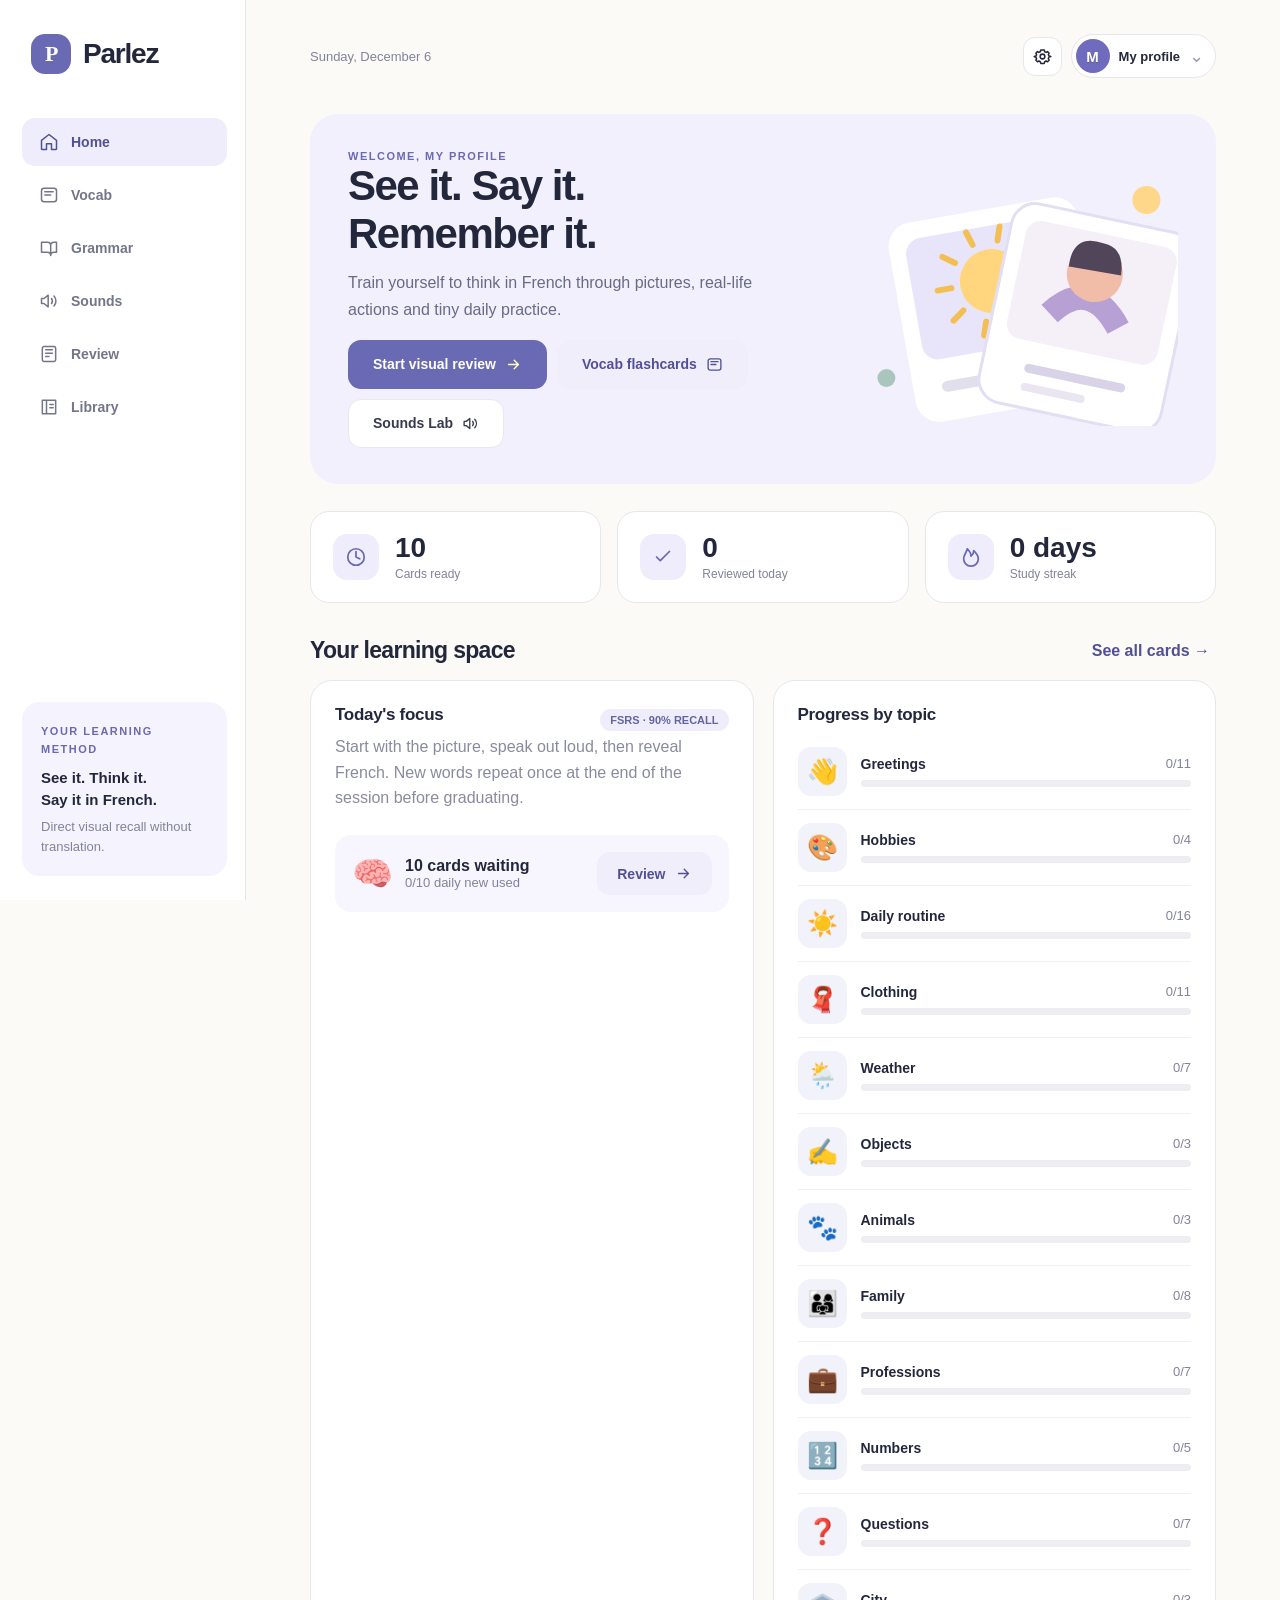
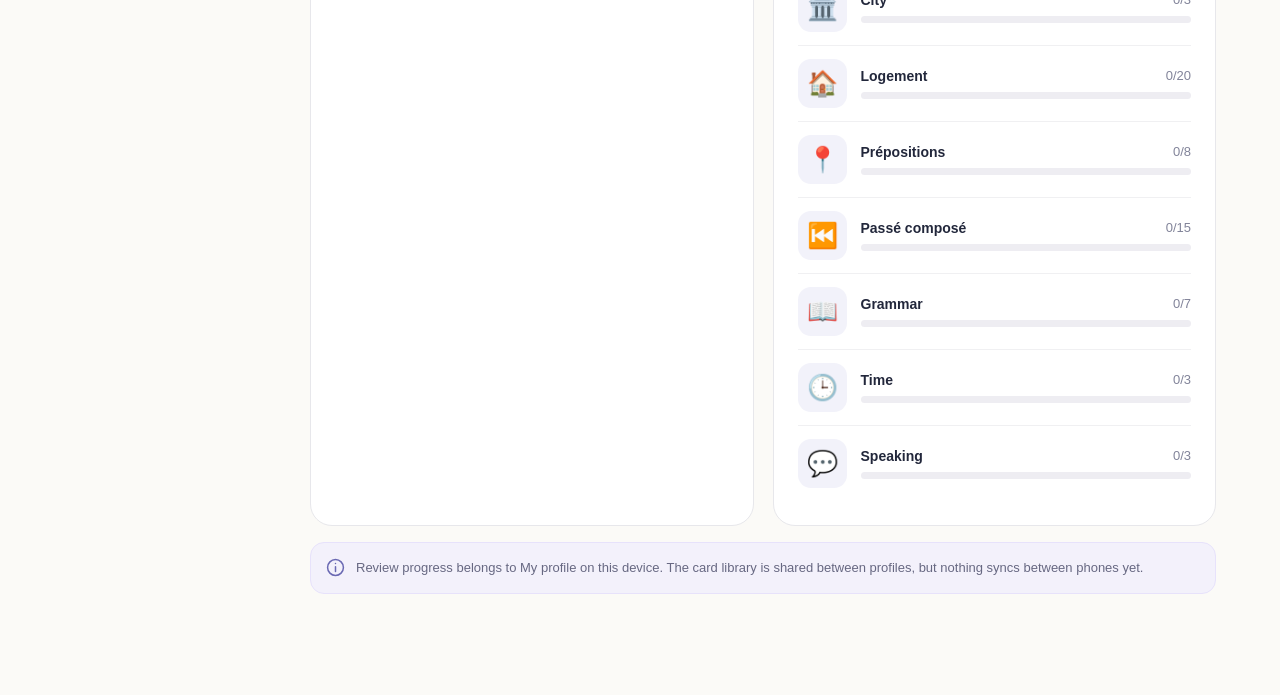
==== commit c4ea5a06: "feat(a1.3): add organized 6-chapter Grammar Map & Full-Structure Table and A1.3 Seances 1-2 deck (v3" ====
--- a/public/index.html
+++ b/public/index.html
@@ -12,16 +12,16 @@
   <link rel="icon" type="image/svg+xml" href="assets/icon.svg" />
   <link rel="apple-touch-icon" href="assets/icon-apple.png" />
   <title>Parlez · See it. Say it.</title>
-  <link rel="stylesheet" href="styles.css?v=29" />
-  <script defer src="illustrations.js?v=29"></script>
-  <script defer src="phonetics-dict.js?v=29"></script>
-  <script defer src="cards-curriculum.js?v=29"></script>
-  <script defer src="grammar-game.js?v=29"></script>
-  <script defer src="verb-conjugations.js?v=29"></script>
-  <script defer src="sentence-challenge.js?v=29"></script>
-  <script defer src="pronunciation-trainer.js?v=29"></script>
-  <script defer src="noun-gender.js?v=29"></script>
-  <script defer src="app.js?v=29"></script>
+  <link rel="stylesheet" href="styles.css?v=30" />
+  <script defer src="illustrations.js?v=30"></script>
+  <script defer src="phonetics-dict.js?v=30"></script>
+  <script defer src="cards-curriculum.js?v=30"></script>
+  <script defer src="grammar-game.js?v=30"></script>
+  <script defer src="verb-conjugations.js?v=30"></script>
+  <script defer src="sentence-challenge.js?v=30"></script>
+  <script defer src="pronunciation-trainer.js?v=30"></script>
+  <script defer src="noun-gender.js?v=30"></script>
+  <script defer src="app.js?v=30"></script>
 </head>
 <body>
   <div id="app"></div>
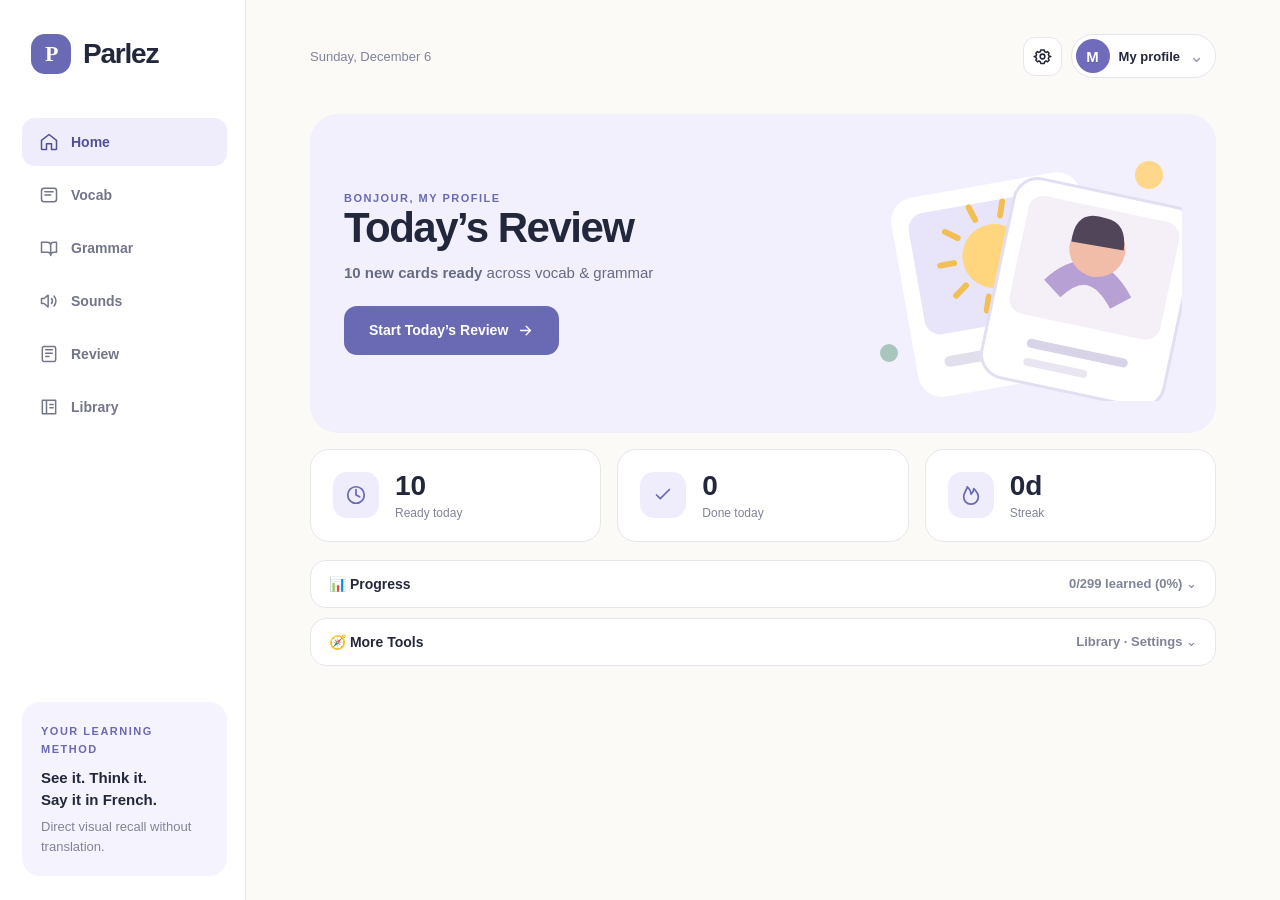
==== commit a134c592: "feat(review,home): unify vocab + grammar flashcards in Today's Review & simplify home UI (v32)" ====
--- a/public/index.html
+++ b/public/index.html
@@ -12,16 +12,16 @@
   <link rel="icon" type="image/svg+xml" href="assets/icon.svg" />
   <link rel="apple-touch-icon" href="assets/icon-apple.png" />
   <title>Parlez · See it. Say it.</title>
-  <link rel="stylesheet" href="styles.css?v=30" />
-  <script defer src="illustrations.js?v=30"></script>
-  <script defer src="phonetics-dict.js?v=30"></script>
-  <script defer src="cards-curriculum.js?v=30"></script>
-  <script defer src="grammar-game.js?v=30"></script>
-  <script defer src="verb-conjugations.js?v=30"></script>
-  <script defer src="sentence-challenge.js?v=30"></script>
-  <script defer src="pronunciation-trainer.js?v=30"></script>
-  <script defer src="noun-gender.js?v=30"></script>
-  <script defer src="app.js?v=30"></script>
+  <link rel="stylesheet" href="styles.css?v=32" />
+  <script defer src="illustrations.js?v=32"></script>
+  <script defer src="phonetics-dict.js?v=32"></script>
+  <script defer src="cards-curriculum.js?v=32"></script>
+  <script defer src="grammar-game.js?v=32"></script>
+  <script defer src="verb-conjugations.js?v=32"></script>
+  <script defer src="sentence-challenge.js?v=32"></script>
+  <script defer src="pronunciation-trainer.js?v=32"></script>
+  <script defer src="noun-gender.js?v=32"></script>
+  <script defer src="app.js?v=32"></script>
 </head>
 <body>
   <div id="app"></div>
--- a/public/styles.css
+++ b/public/styles.css
@@ -1241,3 +1241,130 @@
   from { opacity: 0; transform: translateY(6px); }
   to { opacity: 1; transform: translateY(0); }
 }
+
+/* Minimalistic Home Page & Collapsible Dropdowns */
+.home-minimal-hero {
+  padding: 32px 34px;
+  min-height: auto !important;
+}
+.home-minimal-hero h1 {
+  margin-bottom: 8px;
+}
+.home-summary-line {
+  margin: 0 0 20px !important;
+  font-size: 15px;
+  color: #545770;
+}
+.home-primary-cta {
+  display: flex;
+  flex-wrap: wrap;
+  gap: 10px;
+}
+.home-secondary-hint {
+  margin-top: 10px;
+  position: relative;
+  z-index: 2;
+}
+.gflash-scene .card-corner-mem {
+  right: 12px;
+}
+.gflash-scene .corner {
+  max-width: calc(100% - 175px);
+  white-space: nowrap;
+  overflow: hidden;
+  text-overflow: ellipsis;
+}
+.home-stats-compact {
+  margin-top: 16px;
+}
+.home-dropdowns {
+  display: grid;
+  gap: 10px;
+  margin-top: 18px;
+}
+.home-dropdown {
+  background: #fff;
+  border: 1px solid var(--line);
+  border-radius: 16px;
+  overflow: hidden;
+}
+.home-dropdown-summary {
+  list-style: none;
+  cursor: pointer;
+  padding: 15px 18px;
+  display: flex;
+  align-items: center;
+  justify-content: space-between;
+  gap: 10px;
+  font-weight: 700;
+  font-size: 14px;
+  color: var(--ink);
+  user-select: none;
+}
+.home-dropdown-summary > span:last-child {
+  white-space: nowrap;
+  flex-shrink: 0;
+}
+.home-dropdown-summary::-webkit-details-marker {
+  display: none;
+}
+.home-dropdown-summary:hover {
+  background: #faf9fd;
+}
+.home-dropdown[open] .home-dropdown-summary {
+  border-bottom: 1px solid #f0eff5;
+}
+.home-dropdown-body {
+  padding: 14px 18px 18px;
+}
+.home-mastery-pills {
+  display: flex;
+  flex-wrap: wrap;
+  gap: 8px;
+  margin-bottom: 10px;
+}
+.home-tools-list {
+  display: grid;
+  gap: 6px;
+  padding: 10px 12px;
+}
+.home-tool-row {
+  display: flex;
+  align-items: center;
+  justify-content: space-between;
+  gap: 10px;
+  width: 100%;
+  padding: 12px 12px;
+  border: 0;
+  border-radius: 12px;
+  background: #faf9fd;
+  color: var(--ink);
+  font-weight: 600;
+  font-size: 14px;
+  text-align: left;
+}
+.home-tool-row span:first-child {
+  display: inline-flex;
+  align-items: center;
+  gap: 10px;
+}
+.home-tool-row svg {
+  width: 18px;
+  height: 18px;
+  color: var(--purple);
+}
+.home-tool-row:hover {
+  background: #efecfb;
+}
+@media (max-width: 570px) {
+  .home-minimal-hero {
+    padding: 22px 20px !important;
+  }
+  .home-minimal-hero .btn-lg {
+    width: 100%;
+  }
+  .home-dropdown-summary {
+    padding: 14px 15px;
+    font-size: 13.5px;
+  }
+}
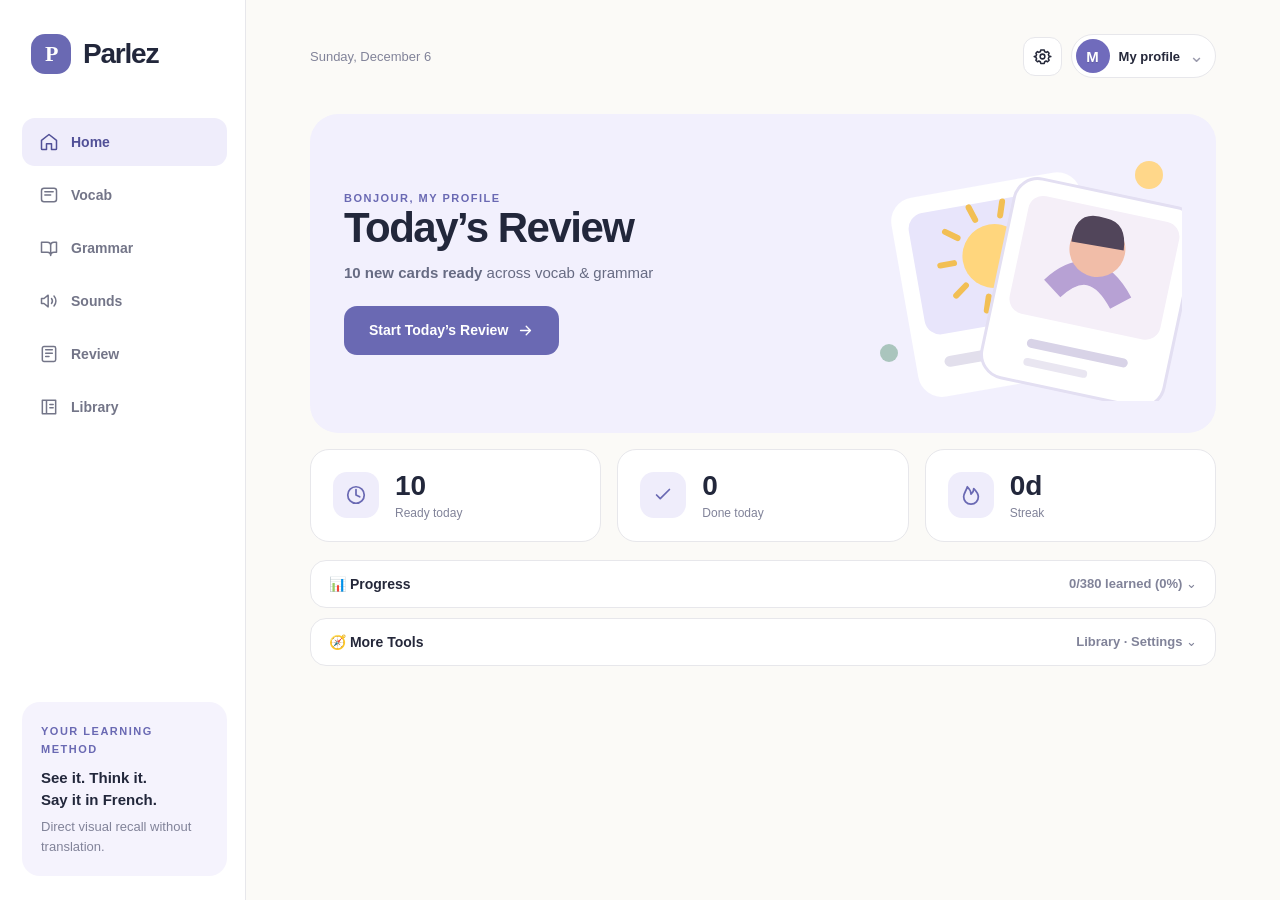
==== commit 48369664: "feat(grammar): add structure tables modal, 68 PDF challenges & complete handbook (v35)" ====
--- a/public/index.html
+++ b/public/index.html
@@ -12,16 +12,17 @@
   <link rel="icon" type="image/svg+xml" href="assets/icon.svg" />
   <link rel="apple-touch-icon" href="assets/icon-apple.png" />
   <title>Parlez · See it. Say it.</title>
-  <link rel="stylesheet" href="styles.css?v=32" />
-  <script defer src="illustrations.js?v=32"></script>
-  <script defer src="phonetics-dict.js?v=32"></script>
-  <script defer src="cards-curriculum.js?v=32"></script>
-  <script defer src="grammar-game.js?v=32"></script>
-  <script defer src="verb-conjugations.js?v=32"></script>
-  <script defer src="sentence-challenge.js?v=32"></script>
-  <script defer src="pronunciation-trainer.js?v=32"></script>
-  <script defer src="noun-gender.js?v=32"></script>
-  <script defer src="app.js?v=32"></script>
+  <link rel="stylesheet" href="styles.css?v=35" />
+  <script defer src="illustrations.js?v=35"></script>
+  <script defer src="phonetics-dict.js?v=35"></script>
+  <script defer src="cards-curriculum.js?v=35"></script>
+  <script defer src="grammar-game.js?v=35"></script>
+  <script defer src="verb-conjugations.js?v=35"></script>
+  <script defer src="sentence-challenge.js?v=35"></script>
+  <script defer src="pronunciation-trainer.js?v=35"></script>
+  <script defer src="noun-gender.js?v=35"></script>
+  <script defer src="grammar-tables.js?v=35"></script>
+  <script defer src="app.js?v=35"></script>
 </head>
 <body>
   <div id="app"></div>
--- a/public/styles.css
+++ b/public/styles.css
@@ -1368,3 +1368,460 @@
     font-size: 13.5px;
   }
 }
+
+/* ==========================================================================
+   Grammar Reference Tables & Structured Study Guides (No Flashcards)
+   ========================================================================== */
+.grammar-tables-wrap {
+  width: 100%;
+  max-width: 1100px;
+  margin: 0 auto;
+}
+.gt-header {
+  margin-bottom: 20px;
+}
+.gt-nav-tabs {
+  display: flex;
+  flex-wrap: wrap;
+  gap: 6px;
+}
+.gt-card {
+  background: #fff;
+  border: 1px solid var(--line, #e7e7eb);
+  border-radius: 20px;
+  padding: 24px;
+  margin-bottom: 24px;
+  box-shadow: 0 4px 18px rgba(34, 39, 59, 0.04);
+}
+.gt-card-header {
+  display: flex;
+  justify-content: space-between;
+  align-items: center;
+  flex-wrap: wrap;
+  gap: 10px;
+  margin-bottom: 8px;
+}
+.gt-card-title {
+  font-size: 22px;
+  font-weight: 700;
+  margin: 4px 0 0;
+  letter-spacing: -0.5px;
+  color: var(--ink, #22273b);
+}
+.gt-desc {
+  font-size: 14px;
+  color: #5d6076;
+  line-height: 1.6;
+  margin-bottom: 16px;
+}
+.gt-pill {
+  display: inline-block;
+  font-size: 11px;
+  font-weight: 700;
+  padding: 4px 10px;
+  border-radius: 20px;
+  text-transform: uppercase;
+  letter-spacing: 0.5px;
+}
+.gt-pill-green {
+  background: #eaf7f2;
+  color: #1a6f59;
+}
+.gt-pill-purple {
+  background: #efedfb;
+  color: var(--purple-dark, #515097);
+}
+.gt-pill-rose {
+  background: #fdf0f0;
+  color: #b43d48;
+}
+.gt-pill-blue {
+  background: #e8f3fe;
+  color: #1e5fa8;
+}
+.gt-pill-orange {
+  background: #fff3e6;
+  color: #b26017;
+}
+.gt-tag {
+  display: inline-block;
+  background: #f0edf9;
+  color: var(--purple-dark, #515097);
+  font-family: ui-monospace, SFMono-Regular, Menlo, Monaco, Consolas, monospace;
+  font-weight: 700;
+  padding: 2px 7px;
+  border-radius: 6px;
+  font-size: 12.5px;
+}
+.gt-tag-sm {
+  font-size: 11px;
+  background: #f3f3f6;
+  color: #5a5d72;
+  padding: 2px 6px;
+  border-radius: 6px;
+}
+.gt-mini-tag {
+  font-size: 11px;
+  font-weight: 700;
+  text-transform: uppercase;
+  color: var(--purple, #6a69b3);
+  letter-spacing: 0.5px;
+}
+.gt-notice {
+  display: flex;
+  gap: 12px;
+  align-items: flex-start;
+  border-radius: 14px;
+  padding: 14px 16px;
+  font-size: 13px;
+  line-height: 1.55;
+  margin: 14px 0;
+}
+.gt-notice svg {
+  width: 20px;
+  height: 20px;
+  flex: none;
+  margin-top: 1px;
+}
+.gt-notice-warn {
+  background: #fffcf2;
+  border: 1px solid #f6e6bd;
+  color: #835c12;
+}
+.gt-notice-warn svg {
+  color: #b87b10;
+}
+.gt-notice-info {
+  background: #f2f7fd;
+  border: 1px solid #d5e5f8;
+  color: #23589c;
+}
+.gt-notice-info svg {
+  color: #2b70c9;
+}
+.gt-nuances-grid {
+  display: grid;
+  grid-template-columns: repeat(auto-fit, minmax(240px, 1fr));
+  gap: 12px;
+  margin: 14px 0 18px;
+}
+.gt-nuance-box {
+  background: #fbfaf7;
+  border: 1px solid #eceae2;
+  border-radius: 12px;
+  padding: 12px 14px;
+  font-size: 13px;
+  line-height: 1.5;
+}
+.gt-nuance-box p {
+  margin: 6px 0 0;
+}
+.gt-verb-block {
+  background: #fff;
+  border: 1px solid #ecebf2;
+  border-radius: 16px;
+  padding: 16px;
+  margin: 16px 0;
+}
+.gt-verb-head {
+  display: flex;
+  justify-content: space-between;
+  align-items: center;
+  flex-wrap: wrap;
+  gap: 10px;
+  margin-bottom: 12px;
+}
+.gt-verb-infinitive {
+  font-size: 20px;
+  font-weight: 700;
+  margin: 0;
+  text-transform: capitalize;
+  color: var(--ink, #22273b);
+}
+.gt-table-responsive,
+.gt-table-container {
+  overflow-x: auto;
+  -webkit-overflow-scrolling: touch;
+  width: 100%;
+  max-width: 100%;
+  border-radius: 12px;
+  border: 1px solid #e9e8f0;
+}
+.gt-table {
+  width: 100%;
+  border-collapse: collapse;
+  font-size: 13.5px;
+  text-align: left;
+  background: #fff;
+  min-width: 540px;
+}
+.gt-table th {
+  background: #f7f6fc;
+  color: #606277;
+  font-weight: 700;
+  font-size: 12px;
+  padding: 10px 12px;
+  border-bottom: 1px solid #e6e5ee;
+  white-space: nowrap;
+}
+.gt-table td {
+  padding: 10px 12px;
+  border-bottom: 1px solid #f0eff6;
+  vertical-align: middle;
+  color: #2a2d40;
+}
+.gt-table tr:last-child td {
+  border-bottom: 0;
+}
+.gt-table tr:hover td {
+  background: #faf9fd;
+}
+.gt-row-highlight td {
+  background: #f3f0fb !important;
+  font-weight: 600;
+}
+.gt-accent-verb {
+  font-weight: 700;
+  color: var(--purple-dark, #515097);
+  font-size: 14px;
+}
+.gt-sentence-fr {
+  font-weight: 600;
+  color: #22263a;
+  line-height: 1.4;
+}
+.gt-sentence-en {
+  font-size: 12px;
+  color: #7f8197;
+  margin-top: 2px;
+}
+.gt-listen-btn {
+  padding: 6px 11px;
+  font-size: 12px;
+  border-radius: 10px;
+  gap: 6px;
+  white-space: nowrap;
+}
+.gt-formula-badge {
+  display: inline-block;
+  background: #2a2d42;
+  color: #fff;
+  padding: 8px 14px;
+  border-radius: 10px;
+  font-size: 13px;
+  font-weight: 600;
+  line-height: 1.45;
+}
+.gt-subcard {
+  background: #faf9fd;
+  border: 1px solid #e7e5f4;
+  border-radius: 16px;
+  padding: 18px;
+  margin: 16px 0;
+}
+.gt-subcard-header {
+  display: flex;
+  justify-content: space-between;
+  align-items: center;
+  flex-wrap: wrap;
+  gap: 10px;
+}
+.gt-timeline-box {
+  display: flex;
+  align-items: center;
+  justify-content: space-between;
+  background: #f4f3fa;
+  border: 1px solid #e3e0f0;
+  border-radius: 14px;
+  padding: 14px 18px;
+  margin: 16px 0;
+  overflow-x: auto;
+  gap: 10px;
+}
+.gt-timeline-step {
+  display: flex;
+  flex-direction: column;
+  align-items: center;
+  text-align: center;
+  font-size: 12px;
+  min-width: 90px;
+}
+.gt-timeline-dot {
+  width: 12px;
+  height: 12px;
+  border-radius: 50%;
+  background: #c6c4db;
+  margin-bottom: 4px;
+}
+.gt-timeline-step.active .gt-timeline-dot {
+  background: var(--purple, #6a69b3);
+}
+.gt-timeline-step.recent .gt-timeline-dot {
+  background: #2583af;
+}
+.gt-timeline-arrow {
+  color: #a4a5bd;
+  font-weight: 700;
+  font-size: 14px;
+}
+.gt-accord-badge {
+  display: inline-block;
+  font-size: 11px;
+  font-weight: 700;
+  padding: 3px 8px;
+  border-radius: 12px;
+  background: #edf0f5;
+  color: #474b62;
+  margin-right: 4px;
+}
+.gt-accord-fem {
+  background: #fbebf2;
+  color: #a82e66;
+}
+.gt-accord-plur {
+  background: #ebf3fb;
+  color: #2563a6;
+}
+.gt-accord-femplur {
+  background: #f5e8fb;
+  color: #7f2ea8;
+}
+.gt-weather-grid {
+  display: grid;
+  grid-template-columns: repeat(auto-fill, minmax(220px, 1fr));
+  gap: 10px;
+}
+.gt-weather-tile {
+  background: #fff;
+  border: 1px solid #ecebf3;
+  border-radius: 12px;
+  padding: 12px 14px;
+}
+.gt-rules-grid {
+  display: grid;
+  grid-template-columns: repeat(auto-fit, minmax(180px, 1fr));
+  gap: 10px;
+}
+.gt-rule-tile {
+  background: #fff;
+  border: 1px solid #e8e7f1;
+  border-radius: 12px;
+  padding: 12px 14px;
+  font-size: 12.5px;
+}
+.gt-rule-tile strong {
+  display: block;
+  margin-bottom: 6px;
+  color: var(--purple-dark, #515097);
+}
+.gt-rule-tile p {
+  margin: 0;
+  line-height: 1.5;
+  color: #53566d;
+}
+.gt-subject-chips {
+  display: flex;
+  flex-wrap: wrap;
+  gap: 6px;
+  margin: 14px 0 16px;
+  align-items: center;
+}
+.gt-spotlight-card {
+  background: #fbfaff;
+  border: 2px solid #dedbf5;
+  border-radius: 18px;
+  padding: 22px;
+  margin: 16px 0;
+}
+.gt-spotlight-header {
+  display: flex;
+  justify-content: space-between;
+  align-items: center;
+  flex-wrap: wrap;
+  gap: 10px;
+  border-bottom: 1px solid #eae8f7;
+  padding-bottom: 14px;
+  margin-bottom: 16px;
+}
+.gt-spotlight-badge {
+  width: 48px;
+  height: 48px;
+  border-radius: 14px;
+  background: var(--purple, #6a69b3);
+  color: #fff;
+  font-size: 20px;
+  font-weight: 700;
+  display: grid;
+  place-items: center;
+}
+.gt-spotlight-grid {
+  display: grid;
+  grid-template-columns: repeat(auto-fit, minmax(220px, 1fr));
+  gap: 12px;
+  margin-bottom: 16px;
+}
+.gt-spotlight-field {
+  background: #fff;
+  border: 1px solid #eceaf6;
+  border-radius: 12px;
+  padding: 12px 14px;
+}
+.gt-field-label {
+  font-size: 11px;
+  font-weight: 700;
+  text-transform: uppercase;
+  color: #87899e;
+  letter-spacing: 0.5px;
+  display: block;
+  margin-bottom: 6px;
+}
+.gt-field-val {
+  font-size: 13.5px;
+  line-height: 1.5;
+  color: #282b3d;
+}
+.gt-sentences-list {
+  display: grid;
+  gap: 8px;
+}
+.gt-sentence-row {
+  display: flex;
+  justify-content: space-between;
+  align-items: center;
+  gap: 12px;
+  background: #fff;
+  border: 1px solid #edeaf7;
+  border-radius: 12px;
+  padding: 12px 14px;
+}
+
+@media (max-width: 600px) {
+  .gt-card {
+    padding: 16px;
+    border-radius: 16px;
+  }
+  .gt-spotlight-card {
+    padding: 16px;
+  }
+  .gt-timeline-box {
+    padding: 10px 12px;
+  }
+  .gt-table {
+    font-size: 12.5px;
+  }
+  .gt-table th,
+  .gt-table td {
+    padding: 8px 9px;
+  }
+  .gt-listen-btn span {
+    display: none;
+  }
+  .gt-sentence-row {
+    flex-direction: column;
+    align-items: flex-start;
+    gap: 8px;
+  }
+  .gt-sentence-row button {
+    align-self: flex-end;
+  }
+}
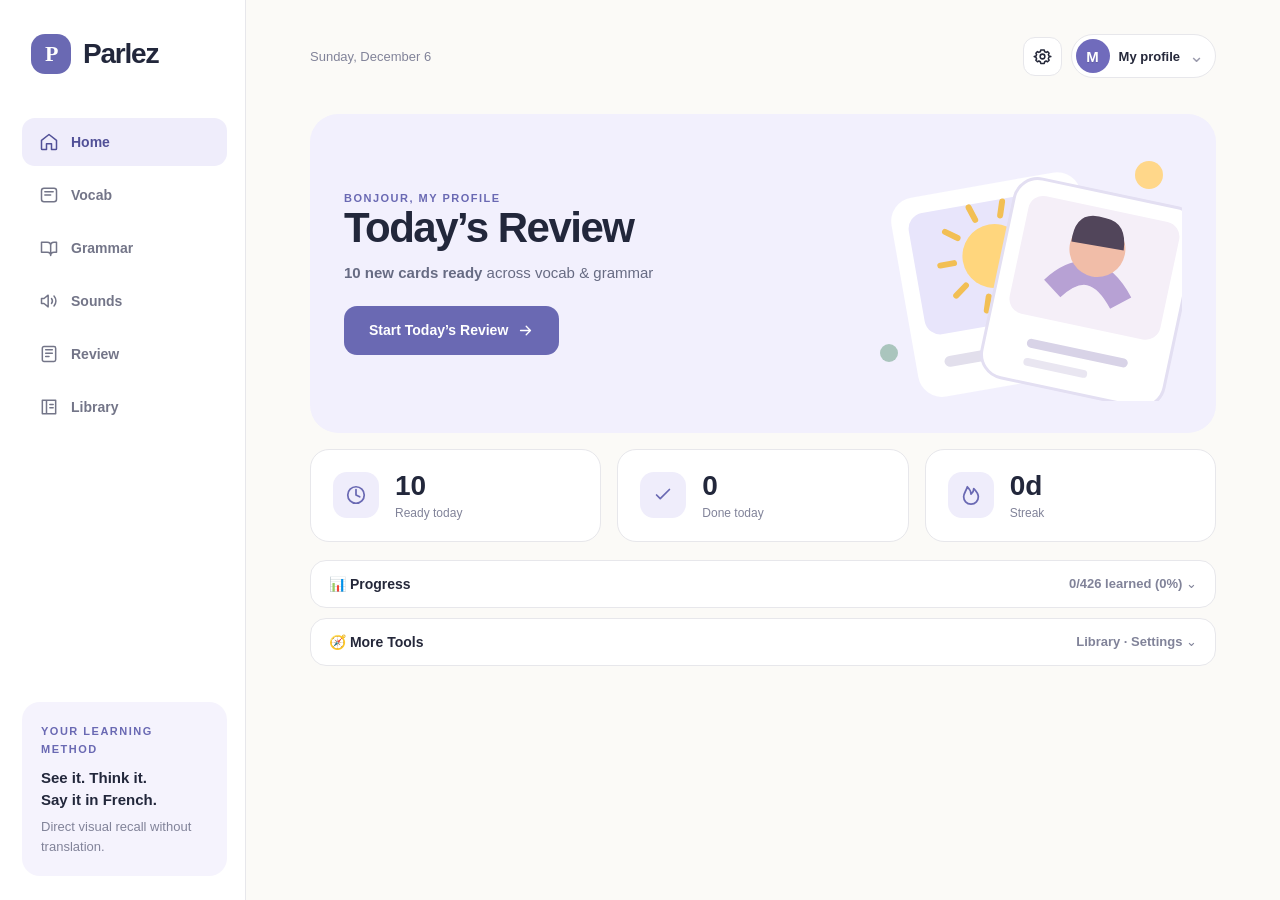
==== commit 5e18da4f: "feat(grammar): add purposeful progression tracks, 30 pedagogical chains & 114 challenges (v36)" ====
--- a/public/index.html
+++ b/public/index.html
@@ -12,17 +12,17 @@
   <link rel="icon" type="image/svg+xml" href="assets/icon.svg" />
   <link rel="apple-touch-icon" href="assets/icon-apple.png" />
   <title>Parlez · See it. Say it.</title>
-  <link rel="stylesheet" href="styles.css?v=35" />
-  <script defer src="illustrations.js?v=35"></script>
-  <script defer src="phonetics-dict.js?v=35"></script>
-  <script defer src="cards-curriculum.js?v=35"></script>
-  <script defer src="grammar-game.js?v=35"></script>
-  <script defer src="verb-conjugations.js?v=35"></script>
-  <script defer src="sentence-challenge.js?v=35"></script>
-  <script defer src="pronunciation-trainer.js?v=35"></script>
-  <script defer src="noun-gender.js?v=35"></script>
-  <script defer src="grammar-tables.js?v=35"></script>
-  <script defer src="app.js?v=35"></script>
+  <link rel="stylesheet" href="styles.css?v=36" />
+  <script defer src="illustrations.js?v=36"></script>
+  <script defer src="phonetics-dict.js?v=36"></script>
+  <script defer src="cards-curriculum.js?v=36"></script>
+  <script defer src="grammar-game.js?v=36"></script>
+  <script defer src="verb-conjugations.js?v=36"></script>
+  <script defer src="sentence-challenge.js?v=36"></script>
+  <script defer src="pronunciation-trainer.js?v=36"></script>
+  <script defer src="noun-gender.js?v=36"></script>
+  <script defer src="grammar-tables.js?v=36"></script>
+  <script defer src="app.js?v=36"></script>
 </head>
 <body>
   <div id="app"></div>
